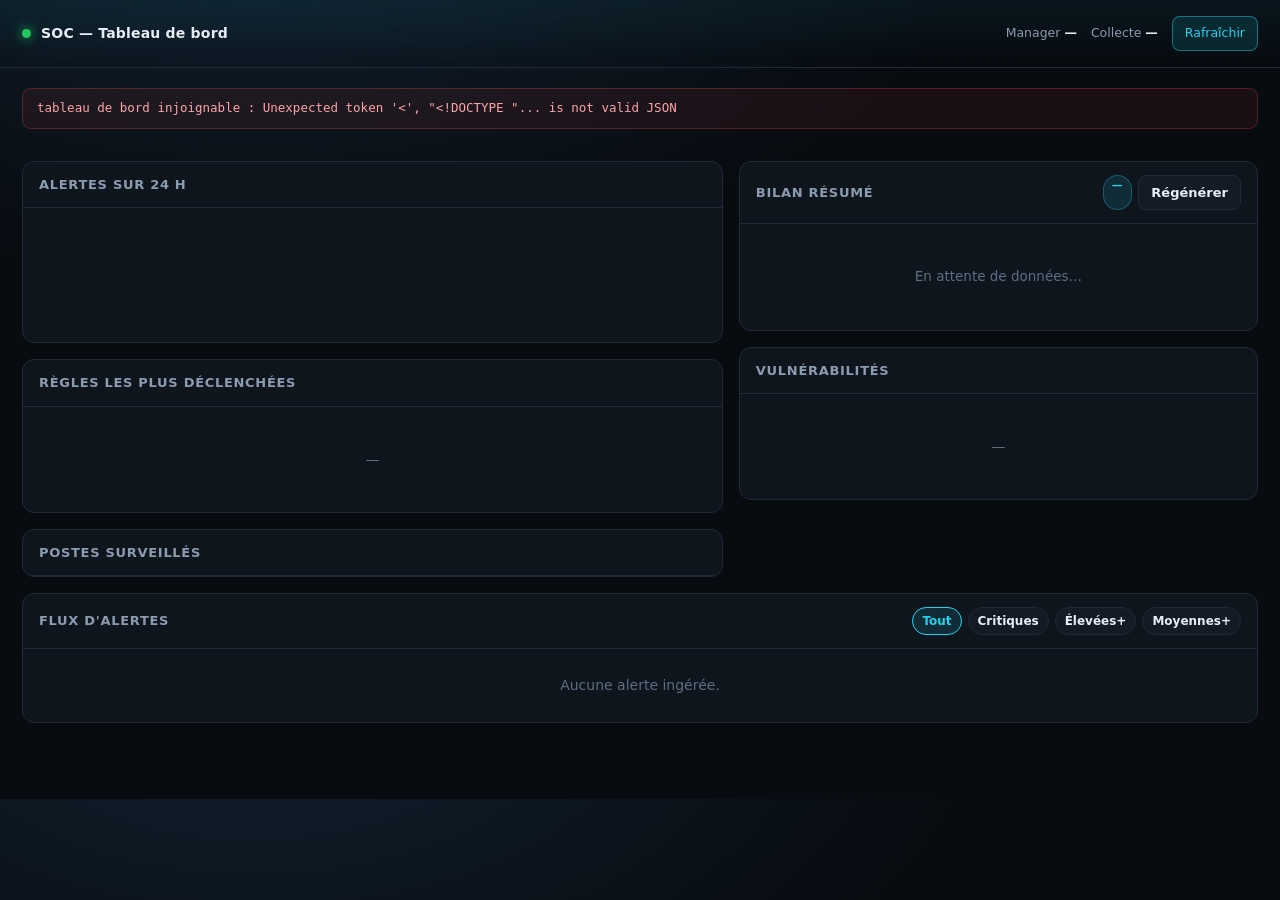
==== soc-dashboard/static/index.html @ 2e94875e "feat(soc-dashboard): tableau de bord SOC (postes, alertes, bilan, playbooks) alimente par push du co" ====
<!DOCTYPE html>
<html lang="fr">
<head>
<meta charset="utf-8">
<meta name="viewport" content="width=device-width, initial-scale=1">
<title>Tableau de bord SOC</title>
<style>
  :root{
    --bg:#080b10; --panel:#0f151d; --panel2:#131b25; --line:#1e2a38;
    --txt:#e6edf5; --dim:#8b9bb0; --dim2:#5d6e83;
    --cyan:#22d3ee; --ok:#22c55e; --warn:#f59e0b; --crit:#ef4444; --mid:#eab308; --low:#64748b;
    --mono:ui-monospace,SFMono-Regular,Menlo,Consolas,monospace;
  }
  *{box-sizing:border-box}
  body{margin:0;background:radial-gradient(1200px 600px at 20% -10%,#10202e 0%,var(--bg) 60%);
       color:var(--txt);font:14px/1.5 system-ui,-apple-system,"Segoe UI",Roboto,sans-serif;}
  a{color:var(--cyan)}
  header{display:flex;align-items:center;gap:16px;padding:16px 22px;border-bottom:1px solid var(--line);
         background:linear-gradient(180deg,rgba(34,211,238,.06),transparent);position:sticky;top:0;z-index:20;
         backdrop-filter:blur(6px)}
  .brand{display:flex;align-items:center;gap:10px;font-weight:650;letter-spacing:.2px}
  .dot{width:9px;height:9px;border-radius:50%;background:var(--ok);box-shadow:0 0 12px var(--ok)}
  .dot.stale{background:var(--warn);box-shadow:0 0 12px var(--warn)}
  .meta{margin-left:auto;display:flex;align-items:center;gap:14px;color:var(--dim);font-size:12.5px}
  .meta b{color:var(--txt);font-weight:600}
  button{font:inherit;cursor:pointer;border:1px solid var(--line);background:var(--panel2);color:var(--txt);
         padding:7px 12px;border-radius:8px}
  button:hover{border-color:var(--cyan);color:var(--cyan)}
  button.primary{border-color:rgba(34,211,238,.45);background:rgba(34,211,238,.12);color:var(--cyan)}
  main{padding:20px 22px 60px;max-width:1500px;margin:0 auto}
  .kpis{display:grid;grid-template-columns:repeat(auto-fit,minmax(165px,1fr));gap:12px;margin-bottom:18px}
  .kpi{background:var(--panel);border:1px solid var(--line);border-radius:12px;padding:14px 16px;position:relative;overflow:hidden}
  .kpi:before{content:"";position:absolute;left:0;top:0;bottom:0;width:3px;background:var(--dim2)}
  .kpi.crit:before{background:var(--crit)} .kpi.warn:before{background:var(--warn)}
  .kpi.ok:before{background:var(--ok)} .kpi.cyan:before{background:var(--cyan)}
  .kpi .k{color:var(--dim);font-size:12px;text-transform:uppercase;letter-spacing:.6px}
  .kpi .v{font-size:27px;font-weight:650;margin-top:4px;font-variant-numeric:tabular-nums}
  .kpi .s{color:var(--dim2);font-size:12px;margin-top:2px}
  .grid{display:grid;grid-template-columns:1.35fr 1fr;gap:16px;align-items:start}
  @media(max-width:1080px){.grid{grid-template-columns:1fr}}
  .card{background:var(--panel);border:1px solid var(--line);border-radius:12px;margin-bottom:16px;overflow:hidden}
  .card h2{margin:0;padding:13px 16px;font-size:13px;letter-spacing:.7px;text-transform:uppercase;color:var(--dim);
           border-bottom:1px solid var(--line);display:flex;align-items:center;gap:10px}
  .card h2 .spacer{margin-left:auto;display:flex;gap:6px}
  .card .body{padding:16px}
  .soft{color:var(--dim2);font-size:12px}
  table{width:100%;border-collapse:collapse;font-size:13px}
  th{text-align:left;color:var(--dim2);font-weight:500;font-size:11.5px;text-transform:uppercase;letter-spacing:.5px;
     padding:8px 10px;border-bottom:1px solid var(--line)}
  td{padding:9px 10px;border-bottom:1px solid rgba(30,42,56,.55);vertical-align:middle}
  tr:last-child td{border-bottom:none}
  .pill{display:inline-block;padding:2px 8px;border-radius:999px;font-size:11.5px;font-weight:600;letter-spacing:.3px}
  .pill.ok{background:rgba(34,197,94,.14);color:#4ade80}
  .pill.off{background:rgba(239,68,68,.14);color:#f87171}
  .pill.crit{background:rgba(239,68,68,.16);color:#fca5a5}
  .pill.high{background:rgba(245,158,11,.16);color:#fcd34d}
  .pill.mid{background:rgba(234,179,8,.13);color:#fde68a}
  .pill.low{background:rgba(100,116,139,.18);color:#94a3b8}
  .bar{height:5px;border-radius:3px;background:var(--crit)}
  .tl{display:flex;align-items:flex-end;gap:2px;height:96px;margin-top:6px}
  .tl div{flex:1;background:linear-gradient(180deg,var(--cyan),rgba(34,211,238,.15));border-radius:2px 2px 0 0;min-height:2px;
          position:relative;transition:filter .15s}
  .tl div:hover{filter:brightness(1.5)}
  .feed{max-height:520px;overflow:auto}
  .alert{display:grid;grid-template-columns:56px 1fr auto;gap:10px;padding:11px 16px;border-bottom:1px solid rgba(30,42,56,.55);
         cursor:pointer;align-items:start}
  .alert:hover{background:rgba(34,211,238,.05)}
  .lvl{font-family:var(--mono);font-weight:700;font-size:15px;text-align:center;border-radius:7px;padding:3px 0}
  .lvl.crit{color:#fca5a5;background:rgba(239,68,68,.14)}
  .lvl.high{color:#fcd34d;background:rgba(245,158,11,.14)}
  .lvl.mid{color:#fde68a;background:rgba(234,179,8,.1)}
  .lvl.low{color:#94a3b8;background:rgba(100,116,139,.14)}
  .alert .d{font-weight:550}
  .alert .m{color:var(--dim2);font-size:12px;margin-top:2px;font-family:var(--mono)}
  .filters{display:flex;gap:6px;flex-wrap:wrap}
  .filters button{padding:4px 9px;font-size:12px;border-radius:999px}
  .filters button.on{border-color:var(--cyan);color:var(--cyan);background:rgba(34,211,238,.12)}
  #summary{font-size:13.5px;line-height:1.62}
  #summary h3{font-size:12px;text-transform:uppercase;letter-spacing:.8px;color:var(--cyan);margin:16px 0 6px;font-weight:600}
  #summary h3:first-child{margin-top:0}
  #summary ul,#summary ol{margin:6px 0;padding-left:20px}
  #summary li{margin:3px 0}
  #summary p{margin:6px 0}
  #summary strong{color:#fff}
  .badge{font-size:11px;padding:2px 8px;border-radius:999px;background:rgba(34,211,238,.12);color:var(--cyan);
         border:1px solid rgba(34,211,238,.3)}
  .modal{position:fixed;inset:0;background:rgba(3,6,10,.72);display:none;align-items:center;justify-content:center;padding:22px;z-index:50}
  .modal.open{display:flex}
  .modal .box{background:var(--panel);border:1px solid var(--line);border-radius:14px;max-width:820px;width:100%;
              max-height:88vh;overflow:auto;box-shadow:0 30px 80px rgba(0,0,0,.6)}
  .modal .hd{display:flex;align-items:center;gap:12px;padding:16px 18px;border-bottom:1px solid var(--line);position:sticky;top:0;
             background:var(--panel);z-index:1}
  .modal .hd h3{margin:0;font-size:16px}
  .modal .bd{padding:18px}
  .cmd{position:relative;background:#060a0f;border:1px solid var(--line);border-radius:8px;padding:10px 44px 10px 12px;
       font-family:var(--mono);font-size:12.5px;color:#b7f7ff;white-space:pre-wrap;word-break:break-word;margin:6px 0 14px}
  .cmd button{position:absolute;top:6px;right:6px;padding:3px 8px;font-size:11px}
  .empty{color:var(--dim2);text-align:center;padding:26px}
  .err{background:rgba(239,68,68,.08);border:1px solid rgba(239,68,68,.3);color:#fca5a5;padding:10px 14px;
       border-radius:9px;margin-bottom:14px;font-size:12.5px;font-family:var(--mono)}
</style>
</head>
<body>
<header>
  <div class="brand"><span class="dot" id="freshDot"></span> SOC — Tableau de bord</div>
  <div class="meta">
    <span>Manager <b id="mVersion">—</b></span>
    <span>Collecte <b id="fresh">—</b></span>
    <span id="collBadge" class="badge" style="display:none"></span>
    <button id="btnRefresh" class="primary">Rafraîchir</button>
  </div>
</header>

<main>
  <div id="errors"></div>

  <div class="kpis" id="kpis"></div>

  <div class="grid">
    <div>
      <div class="card">
        <h2>Alertes sur 24 h <span class="spacer"><span class="soft" id="tlHint"></span></span></h2>
        <div class="body"><div class="tl" id="timeline"></div></div>
      </div>

      <div class="card">
        <h2>Règles les plus déclenchées</h2>
        <div class="body" id="topRules"><div class="empty">—</div></div>
      </div>

      <div class="card">
        <h2>Postes surveillés <span class="spacer"><span class="soft" id="agentsHint"></span></span></h2>
        <div class="body" style="padding:0"><div id="agents"></div></div>
      </div>
    </div>

    <div>
      <div class="card">
        <h2>Bilan résumé <span class="spacer">
          <span class="badge" id="engineBadge">—</span>
          <button id="btnSummary">Régénérer</button></span></h2>
        <div class="body" id="summary"><div class="empty">En attente de données…</div></div>
      </div>

      <div class="card">
        <h2>Vulnérabilités</h2>
        <div class="body" id="vulns"><div class="empty">—</div></div>
      </div>
    </div>
  </div>

  <div class="card" style="margin-top:0">
    <h2>Flux d'alertes
      <span class="spacer">
        <span class="filters" id="filters">
          <button class="on" data-lvl="0">Tout</button>
          <button data-lvl="12">Critiques</button>
          <button data-lvl="8">Élevées+</button>
          <button data-lvl="4">Moyennes+</button>
        </span>
      </span>
    </h2>
    <div class="feed" id="feed"><div class="empty">Aucune alerte ingérée.</div></div>
  </div>
</main>

<div class="modal" id="modal">
  <div class="box">
    <div class="hd">
      <h3 id="mTitle">Piste de réponse</h3>
      <span class="badge" id="mUrg"></span>
      <span class="spacer" style="margin-left:auto"></span>
      <button id="mClose">Fermer</button>
    </div>
    <div class="bd" id="mBody"></div>
  </div>
</div>

<script>
const $ = s => document.querySelector(s);
const LEVEL_CLASS = l => l >= 12 ? 'crit' : l >= 8 ? 'high' : l >= 4 ? 'mid' : 'low';
let state = {overview:null, filter:0};

function fmtAge(s){
  if(s == null) return 'jamais';
  if(s < 90) return 'il y a ' + s + ' s';
  if(s < 5400) return 'il y a ' + Math.round(s/60) + ' min';
  return 'il y a ' + Math.round(s/3600) + ' h';
}
function esc(t){return String(t ?? '').replace(/[&<>"]/g, c => ({'&':'&amp;','<':'&lt;','>':'&gt;','"':'&quot;'}[c]));}

function mdRender(md){
  const lines = String(md || '').split('\n');
  let out = '', listMode = null, olNum = 0;
  const close = () => { if(listMode){ out += '</' + listMode + '>'; listMode = null; } };
  for(let raw of lines){
    const line = raw.trim();
    if(!line){ close(); continue; }
    const inline = line.replace(/\*\*(.+?)\*\*/g,'<strong>$1</strong>').replace(/`([^`]+)`/g,'<code>$1</code>');
    if(line.startsWith('## ') || line.startsWith('### ')){
      close(); out += '<h3>' + esc(line.replace(/^#+\s*/,'')) + '</h3>'; continue;
    }
    const ol = line.match(/^(\d+)\.\s+(.*)$/), ul = line.match(/^[-*]\s+(.*)$/);
    if(ol){ if(listMode !== 'ol'){ close(); out += '<ol>'; listMode='ol'; } out += '<li>' + inline.replace(/^\d+\.\s*/,'') + '</li>'; continue; }
    if(ul){ if(listMode !== 'ul'){ close(); out += '<ul>'; listMode='ul'; } out += '<li>' + inline + '</li>'; continue; }
    close(); out += '<p>' + inline + '</p>';
  }
  close();
  return out;
}

function renderKpis(o){
  const k = o.kpi;
  const scoreClass = k.score >= 80 ? 'ok' : k.score >= 55 ? 'warn' : 'crit';
  const cards = [
    ['cyan', 'Postes actifs', k.agents_active + '/' + k.agents_total, 'agents Wazuh enregistrés'],
    [k.alerts_critique ? 'crit' : '', 'Alertes 24 h', k.alerts_24h, (k.alerts_critique + k.alerts_eleve) + ' critiques/élevées'],
    ['crit', 'Critiques', k.alerts_critique, 'niveau ≥ 12'],
    [k.vulns_critique ? 'crit' : '', 'Vulnérabilités', k.vulns_total, k.vulns_critique + ' critiques'],
    [scoreClass, 'Score de posture', k.score + '/100', 'couverture + bruit critique'],
  ];
  $('#kpis').innerHTML = cards.map(([cls,label,val,sub]) =>
    `<div class="kpi ${cls}"><div class="k">${esc(label)}</div><div class="v">${esc(val)}</div><div class="s">${esc(sub)}</div></div>`
  ).join('');
}

function renderTimeline(o){
  const t = o.timeline || [];
  $('#tlHint').textContent = t.length ? t.length + ' heures' : '';
  if(!t.length){ $('#timeline').innerHTML = '<div class="empty" style="width:100%">Pas de série temporelle</div>'; return; }
  const max = Math.max(1, ...t.map(x => x.count));
  $('#timeline').innerHTML = t.map(x => {
    const h = Math.max(2, Math.round(x.count / max * 92));
    const label = x.ts ? String(x.ts).slice(11,16) : '';
    return `<div style="height:${h}px" title="${esc(label)} — ${x.count} alertes"></div>`;
  }).join('');
}

function renderTopRules(o){
  const r = o.top_rules || [];
  if(!r.length){ $('#topRules').innerHTML = '<div class="empty">Aucune règle déclenchée</div>'; return; }
  const max = Math.max(...r.map(x => x.count));
  $('#topRules').innerHTML = '<table>' + r.slice(0,8).map(x => `
    <tr><td style="width:52px" class="soft">${x.count}</td>
        <td><div style="margin-bottom:3px">${esc(x.key)}</div>
            <div class="bar" style="width:${Math.round(x.count/max*100)}%"></div></td></tr>`).join('') + '</table>';
}

function renderAgents(o){
  const a = o.agents || [];
  $('#agentsHint').textContent = a.length + ' enregistré(s)';
  if(!a.length){ $('#agents').innerHTML = '<div class="empty">Aucun poste remonté</div>'; return; }
  $('#agents').innerHTML = '<table><thead><tr><th>Poste</th><th>État</th><th>Système</th><th>Dernier contact</th><th>ID</th></tr></thead><tbody>' +
    a.map(x => {
      const ok = (x.status || '').toLowerCase() === 'active';
      const ka = x.last_keepalive && x.last_keepalive.startsWith('9999') ? 'manager local' : (x.last_keepalive || '—').replace('T',' ').slice(0,19);
      return `<tr><td><b>${esc(x.name)}</b></td>
        <td><span class="pill ${ok?'ok':'off'}">${esc(x.status || 'inconnu')}</span></td>
        <td class="soft">${esc((x.os || '') + ' ' + (x.os_version || '')).trim()}</td>
        <td class="soft">${esc(ka)}</td>
        <td class="soft" style="font-family:var(--mono)">${esc(x.id || '')}</td></tr>`;
    }).join('') + '</tbody></table>';
}

function renderVulns(o){
  const v = o.vulnerabilities || {};
  const sev = v.by_severity || {};
  const entries = Object.entries(sev).sort((a,b) => b[1]-a[1]);
  if(!v.total && !entries.length){ $('#vulns').innerHTML = '<div class="empty">Aucune vulnérabilité remontée</div>'; return; }
  $('#vulns').innerHTML = `<div class="soft" style="margin-bottom:8px">${v.total} vulnérabilité(s) dans l'inventaire</div>` +
    (entries.length ? '<table>' + entries.map(([k,n]) => {
      const cls = /crit/i.test(k) ? 'crit' : /high|élev/i.test(k) ? 'high' : /med|moy/i.test(k) ? 'mid' : 'low';
      return `<tr><td><span class="pill ${cls}">${esc(k)}</span></td><td style="text-align:right" class="soft">${n}</td></tr>`;
    }).join('') + '</table>' : '<div class="soft">Inventaire présent mais sans sévérité exploitable.</div>') +
    (v.error ? `<div class="soft" style="margin-top:8px">${esc(v.error)}</div>` : '');
}

function renderSummary(o){
  const s = o.summary || {};
  $('#engineBadge').textContent = s.engine ? (s.engine === 'llm' ? 'LLM · ' + (s.model || '') : 'moteur de règles') : '—';
  if(!s.text){ $('#summary').innerHTML = '<div class="empty">Bilan pas encore généré</div>'; return; }
  $('#summary').innerHTML = mdRender(s.text) +
    `<div class="soft" style="margin-top:12px">Généré ${esc((s.generated_at || '').replace('T',' ').slice(0,16))} UTC</div>`;
}

function renderFeed(o){
  const alerts = (o.recent_alerts || []).filter(a => !state.filter || a.level >= state.filter);
  if(!alerts.length){ $('#feed').innerHTML = '<div class="empty">Aucune alerte à ce niveau.</div>'; return; }
  $('#feed').innerHTML = alerts.map(a => {
    const cls = LEVEL_CLASS(a.level);
    const mt = (a.mitre_ids || []).join(' ');
    return `<div class="alert" data-pb="${esc(a.playbook || 'generic_high')}" data-lvl="${a.level}">
      <div class="lvl ${cls}">${a.level}</div>
      <div><div class="d">${esc(a.description || '')}</div>
        <div class="m">${esc(a.agent || '—')} · ${esc((a.ts || '').replace('T',' ').slice(0,19))} règle ${esc(a.rule_id || '')}${mt ? ' · ' + esc(mt) : ''}</div></div>
      <div><button class="pbBtn" data-pb="${esc(a.playbook || 'generic_high')}">Réponse</button></div>
    </div>`;
  }).join('');
  document.querySelectorAll('.pbBtn').forEach(b => b.onclick = ev => { ev.stopPropagation(); openPlaybook(b.dataset.pb); });
  document.querySelectorAll('.alert').forEach(el => el.onclick = () => openPlaybook(el.dataset.pb));
}

async function openPlaybook(key){
  $('#mTitle').textContent = 'Piste de réponse';
  $('#mBody').innerHTML = '<div class="empty">Chargement…</div>';
  $('#modal').classList.add('open');
  try{
    const r = await fetch('/api/playbook/' + encodeURIComponent(key));
    const {playbook:p} = await r.json();
    $('#mTitle').textContent = p.title;
    $('#mUrg').textContent = 'urgence ' + p.urgency;
    const cmds = (p.commands || []).map(c => `
      <div class="soft" style="margin-top:4px">${esc(c.label)} <span style="opacity:.7">[${esc(c.os)}]</span></div>
      <div class="cmd">${esc(c.cmd)}<button data-copy="${esc(c.cmd)}">Copier</button></div>`).join('');
    $('#mBody').innerHTML = `
      <p style="margin-top:0;color:#cfe4f5">${esc(p.why)}</p>
      ${p.mitre && p.mitre.length ? '<div class="soft">MITRE : ' + p.mitre.map(esc).join(' · ') + '</div>' : ''}
      <h3 style="font-size:12px;text-transform:uppercase;letter-spacing:.8px;color:var(--cyan);margin:18px 0 6px">Étapes</h3>
      <ol style="padding-left:20px">${p.steps.map(s => '<li style="margin:4px 0">' + esc(s) + '</li>').join('')}</ol>
      <h3 style="font-size:12px;text-transform:uppercase;letter-spacing:.8px;color:var(--cyan);margin:18px 0 6px">Commandes</h3>
      ${cmds}
      <div class="soft">Rien n'est exécuté automatiquement : ces commandes sont à lancer par l'analyste.</div>`;
    document.querySelectorAll('[data-copy]').forEach(b => b.onclick = async e => {
      e.stopPropagation();
      try{ await navigator.clipboard.writeText(b.dataset.copy); b.textContent = 'Copié'; }
      catch(err){ b.textContent = 'Ctrl+C'; }
      setTimeout(() => b.textContent = 'Copier', 1500);
    });
  }catch(err){
    $('#mBody').innerHTML = '<div class="empty">Piste indisponible : ' + esc(err.message) + '</div>';
  }
}

function render(o){
  state.overview = o;
  $('#freshDot').className = 'dot' + (o.stale ? ' stale' : '');
  $('#fresh').textContent = fmtAge(o.age_seconds) + (o.stale ? ' (périmé)' : '');
  $('#mVersion').textContent = (o.manager && o.manager.version) || '—';
  $('#collBadge').style.display = 'inline-block';
  $('#collBadge').textContent = (o.collector && o.collector.host) ? 'collecte: ' + o.collector.host : '';
  $('#errors').innerHTML = (o.errors && o.errors.length)
    ? o.errors.map(e => '<div class="err">collecteur : ' + esc(e) + '</div>').join('') : '';
  renderKpis(o); renderTimeline(o); renderTopRules(o); renderAgents(o);
  renderVulns(o); renderSummary(o); renderFeed(o);
}

async function load(){
  try{
    const r = await fetch('/api/overview');
    const o = await r.json();
    if(!o.ready){ $('#summary').innerHTML = '<div class="empty">' + esc(o.message) + '</div>'; return; }
    render(o);
  }catch(err){
    $('#errors').innerHTML = '<div class="err">tableau de bord injoignable : ' + esc(err.message) + '</div>';
  }
}

$('#btnRefresh').onclick = load;
$('#btnSummary').onclick = async () => {
  $('#btnSummary').textContent = 'Génération…';
  try{
    await fetch('/api/summary/refresh', {method:'POST'});
    await load();
  } finally { $('#btnSummary').textContent = 'Régénérer'; }
};
$('#mClose').onclick = () => $('#modal').classList.remove('open');
$('#modal').onclick = e => { if(e.target.id === 'modal') $('#modal').classList.remove('open'); };
document.addEventListener('keydown', e => { if(e.key === 'Escape') $('#modal').classList.remove('open'); });
document.querySelectorAll('#filters button').forEach(b => b.onclick = () => {
  document.querySelectorAll('#filters button').forEach(x => x.classList.remove('on'));
  b.classList.add('on');
  state.filter = parseInt(b.dataset.lvl, 10) || 0;
  if(state.overview) renderFeed(state.overview);
});

load();
setInterval(load, 60000);
// Lien profond : http://127.0.0.1:8765/#pb=brute_force ouvre directement la piste de réponse.
if (location.hash.startsWith('#pb=')) openPlaybook(decodeURIComponent(location.hash.slice(4)));
</script>
</body>
</html>
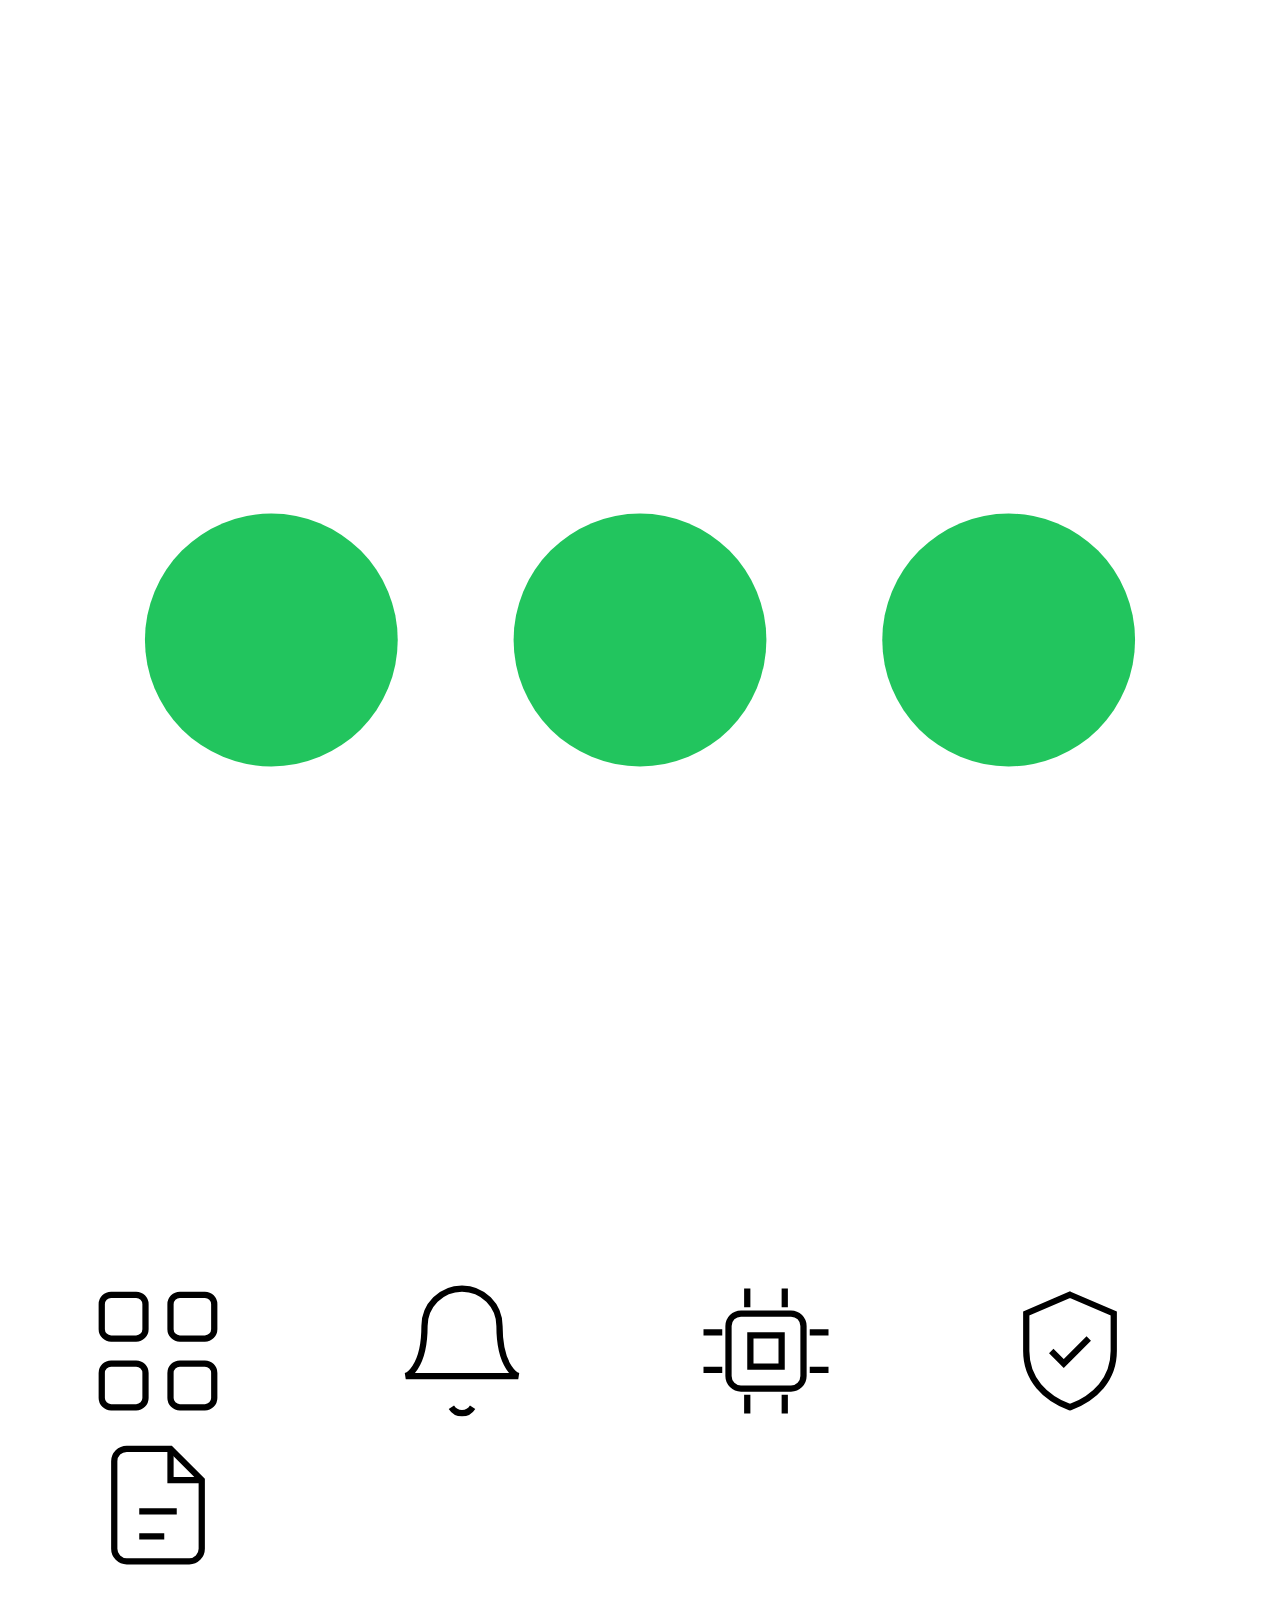
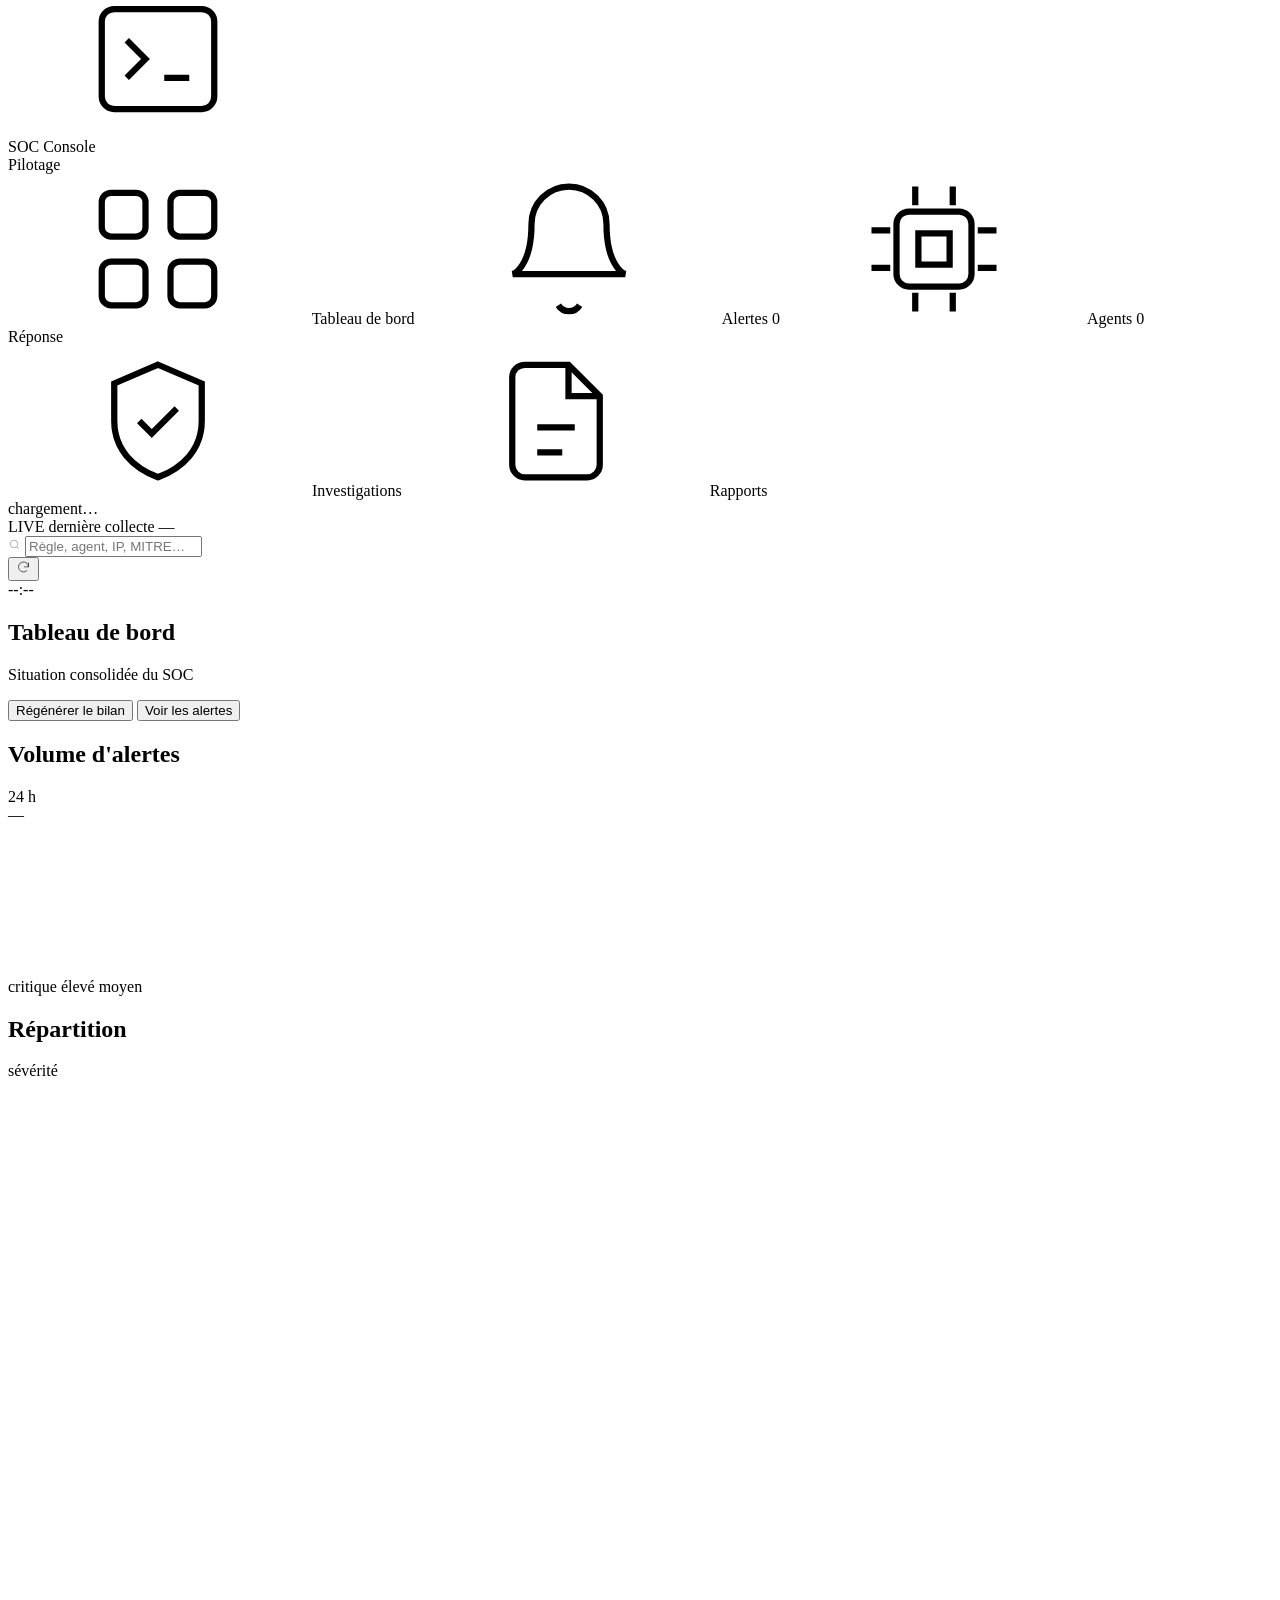
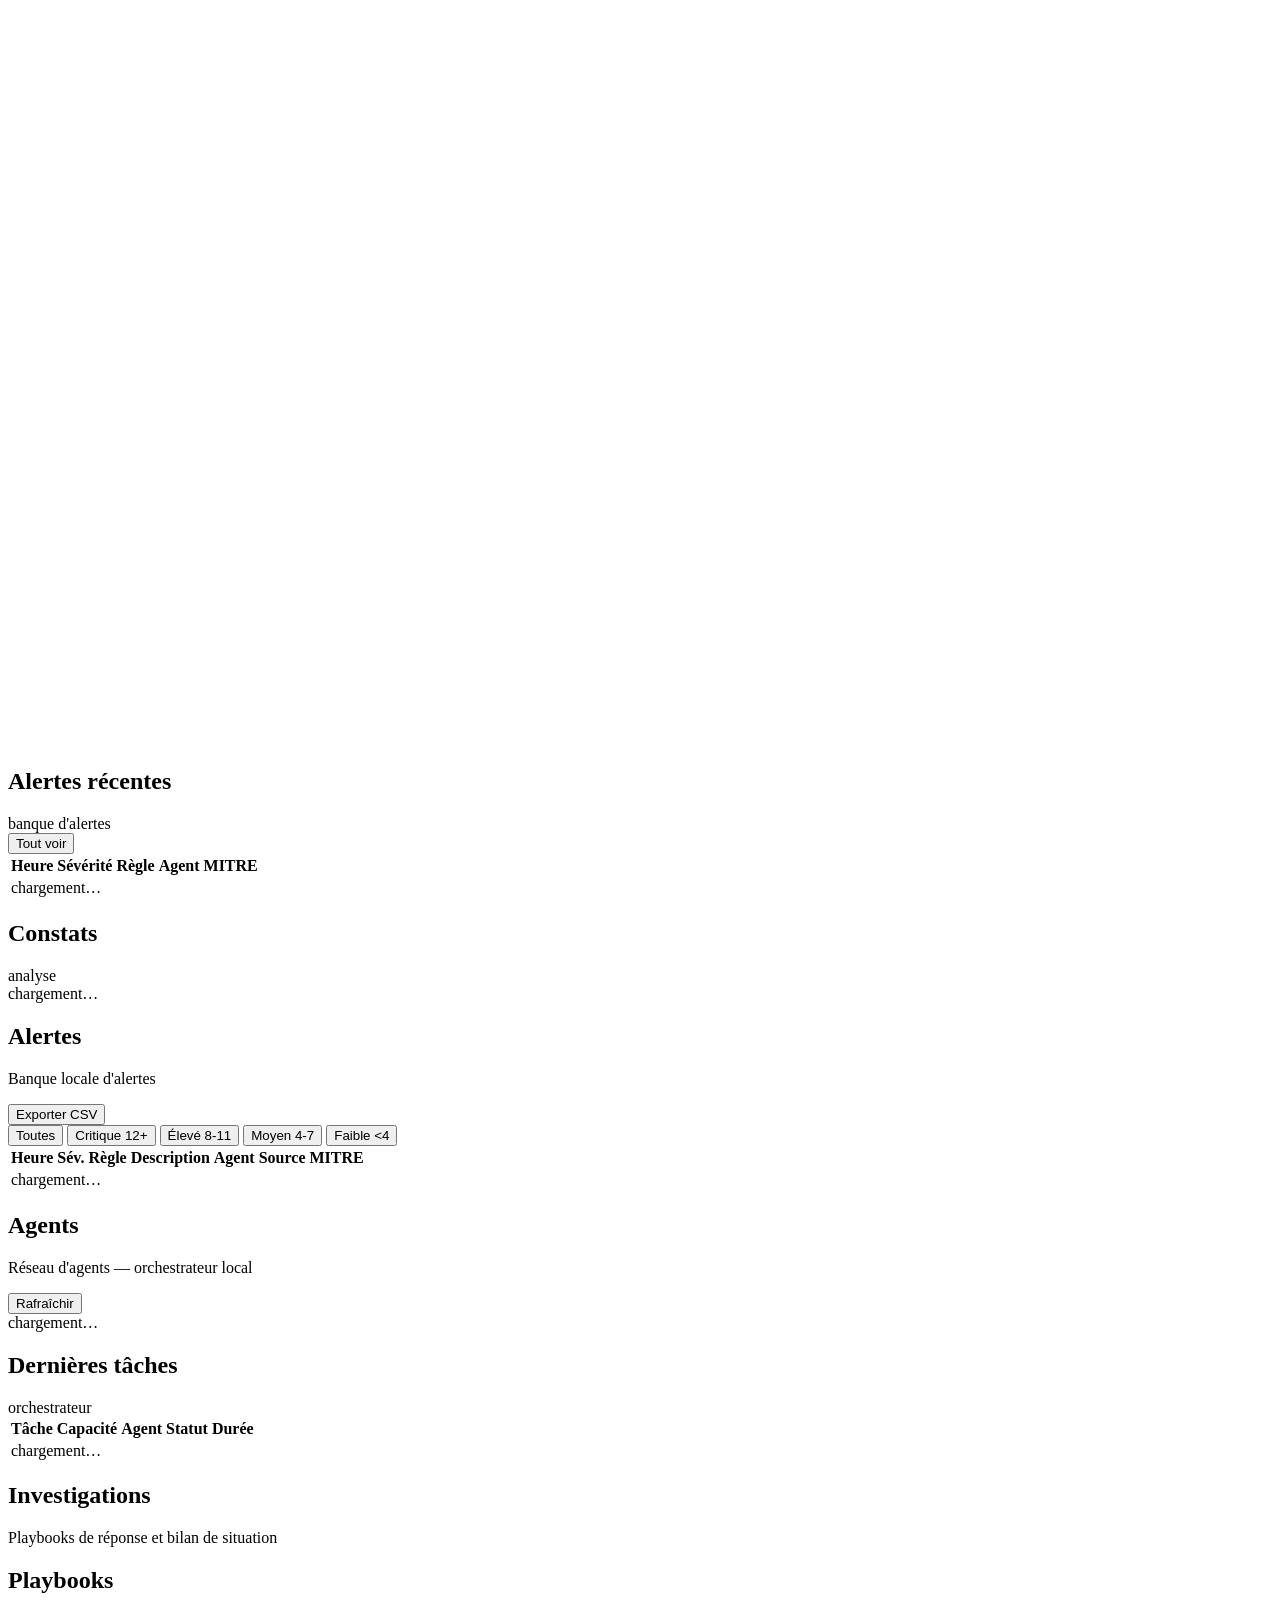
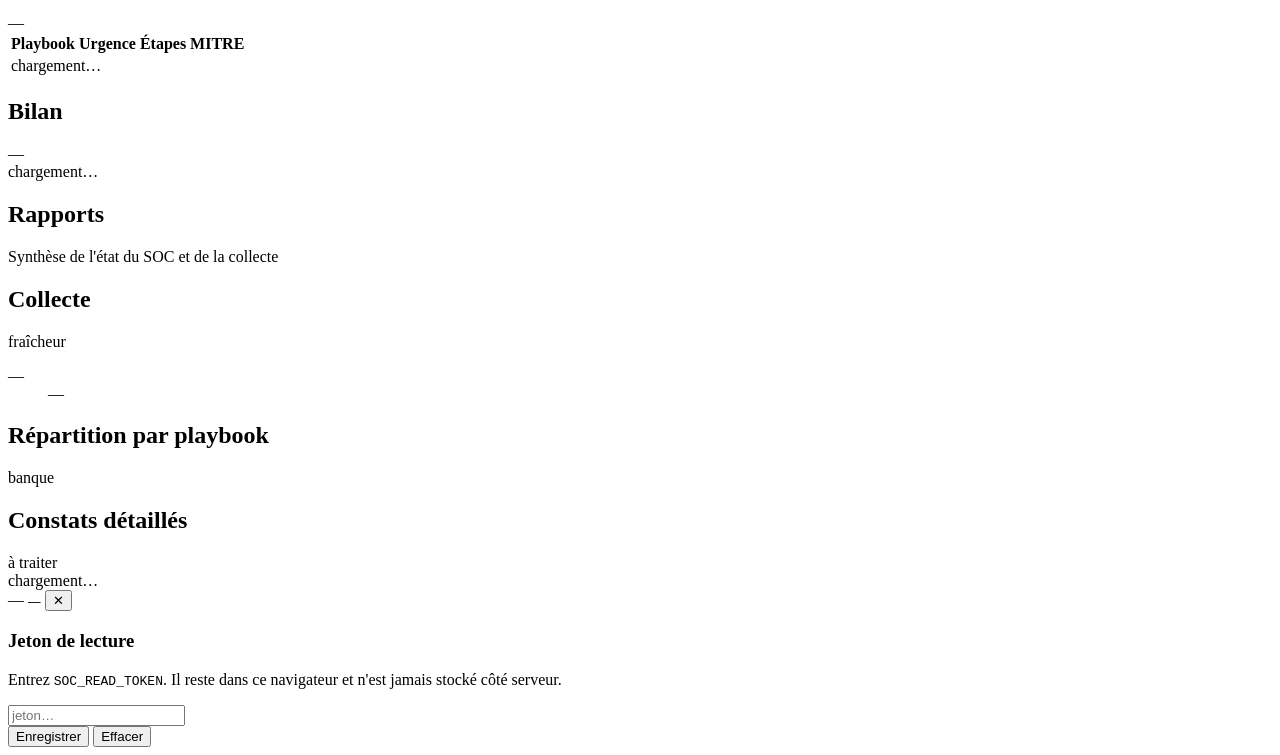
==== commit f92e8571: "feat(ui): console SOC dense, theme sombre, cinq vues et agents en direct Meme refonte que la copie l" ====
--- a/soc-dashboard/static/index.html
+++ b/soc-dashboard/static/index.html
@@ -3,380 +3,215 @@
 <head>
 <meta charset="utf-8">
 <meta name="viewport" content="width=device-width, initial-scale=1">
-<title>Tableau de bord SOC</title>
-<style>
-  :root{
-    --bg:#080b10; --panel:#0f151d; --panel2:#131b25; --line:#1e2a38;
-    --txt:#e6edf5; --dim:#8b9bb0; --dim2:#5d6e83;
-    --cyan:#22d3ee; --ok:#22c55e; --warn:#f59e0b; --crit:#ef4444; --mid:#eab308; --low:#64748b;
-    --mono:ui-monospace,SFMono-Regular,Menlo,Consolas,monospace;
-  }
-  *{box-sizing:border-box}
-  body{margin:0;background:radial-gradient(1200px 600px at 20% -10%,#10202e 0%,var(--bg) 60%);
-       color:var(--txt);font:14px/1.5 system-ui,-apple-system,"Segoe UI",Roboto,sans-serif;}
-  a{color:var(--cyan)}
-  header{display:flex;align-items:center;gap:16px;padding:16px 22px;border-bottom:1px solid var(--line);
-         background:linear-gradient(180deg,rgba(34,211,238,.06),transparent);position:sticky;top:0;z-index:20;
-         backdrop-filter:blur(6px)}
-  .brand{display:flex;align-items:center;gap:10px;font-weight:650;letter-spacing:.2px}
-  .dot{width:9px;height:9px;border-radius:50%;background:var(--ok);box-shadow:0 0 12px var(--ok)}
-  .dot.stale{background:var(--warn);box-shadow:0 0 12px var(--warn)}
-  .meta{margin-left:auto;display:flex;align-items:center;gap:14px;color:var(--dim);font-size:12.5px}
-  .meta b{color:var(--txt);font-weight:600}
-  button{font:inherit;cursor:pointer;border:1px solid var(--line);background:var(--panel2);color:var(--txt);
-         padding:7px 12px;border-radius:8px}
-  button:hover{border-color:var(--cyan);color:var(--cyan)}
-  button.primary{border-color:rgba(34,211,238,.45);background:rgba(34,211,238,.12);color:var(--cyan)}
-  main{padding:20px 22px 60px;max-width:1500px;margin:0 auto}
-  .kpis{display:grid;grid-template-columns:repeat(auto-fit,minmax(165px,1fr));gap:12px;margin-bottom:18px}
-  .kpi{background:var(--panel);border:1px solid var(--line);border-radius:12px;padding:14px 16px;position:relative;overflow:hidden}
-  .kpi:before{content:"";position:absolute;left:0;top:0;bottom:0;width:3px;background:var(--dim2)}
-  .kpi.crit:before{background:var(--crit)} .kpi.warn:before{background:var(--warn)}
-  .kpi.ok:before{background:var(--ok)} .kpi.cyan:before{background:var(--cyan)}
-  .kpi .k{color:var(--dim);font-size:12px;text-transform:uppercase;letter-spacing:.6px}
-  .kpi .v{font-size:27px;font-weight:650;margin-top:4px;font-variant-numeric:tabular-nums}
-  .kpi .s{color:var(--dim2);font-size:12px;margin-top:2px}
-  .grid{display:grid;grid-template-columns:1.35fr 1fr;gap:16px;align-items:start}
-  @media(max-width:1080px){.grid{grid-template-columns:1fr}}
-  .card{background:var(--panel);border:1px solid var(--line);border-radius:12px;margin-bottom:16px;overflow:hidden}
-  .card h2{margin:0;padding:13px 16px;font-size:13px;letter-spacing:.7px;text-transform:uppercase;color:var(--dim);
-           border-bottom:1px solid var(--line);display:flex;align-items:center;gap:10px}
-  .card h2 .spacer{margin-left:auto;display:flex;gap:6px}
-  .card .body{padding:16px}
-  .soft{color:var(--dim2);font-size:12px}
-  table{width:100%;border-collapse:collapse;font-size:13px}
-  th{text-align:left;color:var(--dim2);font-weight:500;font-size:11.5px;text-transform:uppercase;letter-spacing:.5px;
-     padding:8px 10px;border-bottom:1px solid var(--line)}
-  td{padding:9px 10px;border-bottom:1px solid rgba(30,42,56,.55);vertical-align:middle}
-  tr:last-child td{border-bottom:none}
-  .pill{display:inline-block;padding:2px 8px;border-radius:999px;font-size:11.5px;font-weight:600;letter-spacing:.3px}
-  .pill.ok{background:rgba(34,197,94,.14);color:#4ade80}
-  .pill.off{background:rgba(239,68,68,.14);color:#f87171}
-  .pill.crit{background:rgba(239,68,68,.16);color:#fca5a5}
-  .pill.high{background:rgba(245,158,11,.16);color:#fcd34d}
-  .pill.mid{background:rgba(234,179,8,.13);color:#fde68a}
-  .pill.low{background:rgba(100,116,139,.18);color:#94a3b8}
-  .bar{height:5px;border-radius:3px;background:var(--crit)}
-  .tl{display:flex;align-items:flex-end;gap:2px;height:96px;margin-top:6px}
-  .tl div{flex:1;background:linear-gradient(180deg,var(--cyan),rgba(34,211,238,.15));border-radius:2px 2px 0 0;min-height:2px;
-          position:relative;transition:filter .15s}
-  .tl div:hover{filter:brightness(1.5)}
-  .feed{max-height:520px;overflow:auto}
-  .alert{display:grid;grid-template-columns:56px 1fr auto;gap:10px;padding:11px 16px;border-bottom:1px solid rgba(30,42,56,.55);
-         cursor:pointer;align-items:start}
-  .alert:hover{background:rgba(34,211,238,.05)}
-  .lvl{font-family:var(--mono);font-weight:700;font-size:15px;text-align:center;border-radius:7px;padding:3px 0}
-  .lvl.crit{color:#fca5a5;background:rgba(239,68,68,.14)}
-  .lvl.high{color:#fcd34d;background:rgba(245,158,11,.14)}
-  .lvl.mid{color:#fde68a;background:rgba(234,179,8,.1)}
-  .lvl.low{color:#94a3b8;background:rgba(100,116,139,.14)}
-  .alert .d{font-weight:550}
-  .alert .m{color:var(--dim2);font-size:12px;margin-top:2px;font-family:var(--mono)}
-  .filters{display:flex;gap:6px;flex-wrap:wrap}
-  .filters button{padding:4px 9px;font-size:12px;border-radius:999px}
-  .filters button.on{border-color:var(--cyan);color:var(--cyan);background:rgba(34,211,238,.12)}
-  #summary{font-size:13.5px;line-height:1.62}
-  #summary h3{font-size:12px;text-transform:uppercase;letter-spacing:.8px;color:var(--cyan);margin:16px 0 6px;font-weight:600}
-  #summary h3:first-child{margin-top:0}
-  #summary ul,#summary ol{margin:6px 0;padding-left:20px}
-  #summary li{margin:3px 0}
-  #summary p{margin:6px 0}
-  #summary strong{color:#fff}
-  .badge{font-size:11px;padding:2px 8px;border-radius:999px;background:rgba(34,211,238,.12);color:var(--cyan);
-         border:1px solid rgba(34,211,238,.3)}
-  .modal{position:fixed;inset:0;background:rgba(3,6,10,.72);display:none;align-items:center;justify-content:center;padding:22px;z-index:50}
-  .modal.open{display:flex}
-  .modal .box{background:var(--panel);border:1px solid var(--line);border-radius:14px;max-width:820px;width:100%;
-              max-height:88vh;overflow:auto;box-shadow:0 30px 80px rgba(0,0,0,.6)}
-  .modal .hd{display:flex;align-items:center;gap:12px;padding:16px 18px;border-bottom:1px solid var(--line);position:sticky;top:0;
-             background:var(--panel);z-index:1}
-  .modal .hd h3{margin:0;font-size:16px}
-  .modal .bd{padding:18px}
-  .cmd{position:relative;background:#060a0f;border:1px solid var(--line);border-radius:8px;padding:10px 44px 10px 12px;
-       font-family:var(--mono);font-size:12.5px;color:#b7f7ff;white-space:pre-wrap;word-break:break-word;margin:6px 0 14px}
-  .cmd button{position:absolute;top:6px;right:6px;padding:3px 8px;font-size:11px}
-  .empty{color:var(--dim2);text-align:center;padding:26px}
-  .err{background:rgba(239,68,68,.08);border:1px solid rgba(239,68,68,.3);color:#fca5a5;padding:10px 14px;
-       border-radius:9px;margin-bottom:14px;font-size:12.5px;font-family:var(--mono)}
-</style>
+<title>SOC Console — pilotage des agents</title>
+<link rel="stylesheet" href="/static/app.css">
+<link rel="icon" href="data:image/svg+xml,<svg xmlns='http://www.w3.org/2000/svg' viewBox='0 0 16 16'><circle cx='4' cy='8' r='2' fill='%2322c55e'/><circle cx='8' cy='8' r='2' fill='%2322c55e'/><circle cx='12' cy='8' r='2' fill='%2322c55e'/></svg>">
 </head>
 <body>
-<header>
-  <div class="brand"><span class="dot" id="freshDot"></span> SOC — Tableau de bord</div>
-  <div class="meta">
-    <span>Manager <b id="mVersion">—</b></span>
-    <span>Collecte <b id="fresh">—</b></span>
-    <span id="collBadge" class="badge" style="display:none"></span>
-    <button id="btnRefresh" class="primary">Rafraîchir</button>
-  </div>
+
+<svg width="0" height="0" style="position:absolute" aria-hidden="true">
+  <symbol id="i-grid" viewBox="0 0 24 24" fill="none" stroke="currentColor"><rect x="3" y="3" width="7" height="7" rx="1.5"/><rect x="14" y="3" width="7" height="7" rx="1.5"/><rect x="3" y="14" width="7" height="7" rx="1.5"/><rect x="14" y="14" width="7" height="7" rx="1.5"/></symbol>
+  <symbol id="i-bell" viewBox="0 0 24 24" fill="none" stroke="currentColor"><path d="M18 8a6 6 0 1 0-12 0c0 7-3 8-3 8h18s-3-1-3-8"/><path d="M13.7 21a2 2 0 0 1-3.4 0"/></symbol>
+  <symbol id="i-cpu" viewBox="0 0 24 24" fill="none" stroke="currentColor"><rect x="6" y="6" width="12" height="12" rx="2"/><rect x="9.5" y="9.5" width="5" height="5"/><path d="M9 2v3M15 2v3M9 19v3M15 19v3M2 9h3M2 15h3M19 9h3M19 15h3"/></symbol>
+  <symbol id="i-search" viewBox="0 0 24 24" fill="none" stroke="currentColor"><circle cx="11" cy="11" r="7"/><path d="m20 20-3.5-3.5"/></symbol>
+  <symbol id="i-doc" viewBox="0 0 24 24" fill="none" stroke="currentColor"><path d="M14 3H7a2 2 0 0 0-2 2v14a2 2 0 0 0 2 2h10a2 2 0 0 0 2-2V8z"/><path d="M14 3v5h5M9 13h6M9 17h4"/></symbol>
+  <symbol id="i-shield" viewBox="0 0 24 24" fill="none" stroke="currentColor"><path d="M12 3l7 3v6c0 4.5-3 7.5-7 9-4-1.5-7-4.5-7-9V6z"/><path d="m9 12 2 2 4-4"/></symbol>
+  <symbol id="i-terminal" viewBox="0 0 24 24" fill="none" stroke="currentColor"><rect x="3" y="4" width="18" height="16" rx="2"/><path d="m7 9 3 3-3 3M13 15h4"/></symbol>
+  <symbol id="i-refresh" viewBox="0 0 24 24" fill="none" stroke="currentColor"><path d="M20 11a8 8 0 1 0-2.3 5.7"/><path d="M20 4v7h-7"/></symbol>
+</svg>
+
+<aside class="rail">
+  <div class="branddot" title="SOC Console">
+    <svg viewBox="0 0 24 24"><circle cx="5" cy="12" r="2.4" fill="#22c55e"/><circle cx="12" cy="12" r="2.4" fill="#22c55e"/><circle cx="19" cy="12" r="2.4" fill="#22c55e"/></svg>
+  </div>
+  <a class="ricon on" data-view="dashboard" title="Tableau de bord"><svg><use href="#i-grid"/></svg></a>
+  <a class="ricon" data-view="alerts" title="Alertes"><svg><use href="#i-bell"/></svg></a>
+  <a class="ricon" data-view="agents" title="Agents"><svg><use href="#i-cpu"/></svg></a>
+  <a class="ricon" data-view="investigations" title="Investigations"><svg><use href="#i-shield"/></svg></a>
+  <a class="ricon" data-view="reports" title="Rapports"><svg><use href="#i-doc"/></svg></a>
+  <div class="spacer"></div>
+  <a class="ricon" id="btnToken" title="Jeton de lecture"><svg><use href="#i-terminal"/></svg></a>
+  <div class="live-dot" id="railDot" title="Etat de la collecte"></div>
+</aside>
+
+<aside class="side">
+  <div class="side-head"><div class="wordmark">SOC <span>Console</span></div></div>
+
+  <div class="side-sec">Pilotage</div>
+  <a class="navitem on" data-view="dashboard"><svg><use href="#i-grid"/></svg> Tableau de bord</a>
+  <a class="navitem" data-view="alerts"><svg><use href="#i-bell"/></svg> Alertes <span class="count alert" id="nAlerts">0</span></a>
+  <a class="navitem" data-view="agents"><svg><use href="#i-cpu"/></svg> Agents <span class="count" id="nAgents">0</span></a>
+
+  <div class="side-sec">Réponse</div>
+  <a class="navitem" data-view="investigations"><svg><use href="#i-shield"/></svg> Investigations</a>
+  <a class="navitem" data-view="reports"><svg><use href="#i-doc"/></svg> Rapports</a>
+
+  <div class="side-foot"><div class="note" id="sideStatus">chargement…</div></div>
+</aside>
+
+<header class="top">
+  <span class="pill"><span class="pulse"></span> <span id="liveLabel">LIVE</span></span>
+  <span class="meta" id="collected">dernière collecte —</span>
+  <div class="search">
+    <svg width="13" height="13" style="color:#5f7268"><use href="#i-search"/></svg>
+    <input id="q" placeholder="Règle, agent, IP, MITRE…" autocomplete="off">
+  </div>
+  <button class="iconbtn" id="btnRefresh" title="Rafraîchir"><svg width="15" height="15"><use href="#i-refresh"/></svg></button>
+  <div class="avatar" id="clock">--:--</div>
 </header>
 
 <main>
-  <div id="errors"></div>
-
-  <div class="kpis" id="kpis"></div>
-
-  <div class="grid">
-    <div>
-      <div class="card">
-        <h2>Alertes sur 24 h <span class="spacer"><span class="soft" id="tlHint"></span></span></h2>
-        <div class="body"><div class="tl" id="timeline"></div></div>
-      </div>
-
-      <div class="card">
-        <h2>Règles les plus déclenchées</h2>
-        <div class="body" id="topRules"><div class="empty">—</div></div>
-      </div>
-
-      <div class="card">
-        <h2>Postes surveillés <span class="spacer"><span class="soft" id="agentsHint"></span></span></h2>
-        <div class="body" style="padding:0"><div id="agents"></div></div>
-      </div>
-    </div>
-
-    <div>
-      <div class="card">
-        <h2>Bilan résumé <span class="spacer">
-          <span class="badge" id="engineBadge">—</span>
-          <button id="btnSummary">Régénérer</button></span></h2>
-        <div class="body" id="summary"><div class="empty">En attente de données…</div></div>
-      </div>
-
-      <div class="card">
-        <h2>Vulnérabilités</h2>
-        <div class="body" id="vulns"><div class="empty">—</div></div>
-      </div>
-    </div>
-  </div>
-
-  <div class="card" style="margin-top:0">
-    <h2>Flux d'alertes
-      <span class="spacer">
-        <span class="filters" id="filters">
-          <button class="on" data-lvl="0">Tout</button>
-          <button data-lvl="12">Critiques</button>
-          <button data-lvl="8">Élevées+</button>
-          <button data-lvl="4">Moyennes+</button>
-        </span>
-      </span>
-    </h2>
-    <div class="feed" id="feed"><div class="empty">Aucune alerte ingérée.</div></div>
-  </div>
+  <!-- ============================ TABLEAU DE BORD ============================ -->
+  <section class="view on" id="view-dashboard">
+    <div class="head">
+      <div><h1>Tableau de bord</h1><p id="dashSub">Situation consolidée du SOC</p></div>
+      <div class="actions">
+        <button class="btn" id="btnSummary">Régénérer le bilan</button>
+        <button class="btn primary" data-view="alerts">Voir les alertes</button>
+      </div>
+    </div>
+
+    <div class="kpis" id="kpis"></div>
+
+    <div class="grid cols-32">
+      <div class="panel">
+        <div class="panel-h">
+          <h2>Volume d'alertes</h2><span class="tag" id="volTag">24 h</span>
+          <div class="right"><span class="tag mono" id="volTotal">—</span></div>
+        </div>
+        <div class="panel-b">
+          <svg class="chart" id="volChart"></svg>
+          <div class="legend">
+            <span><i style="background:var(--red)"></i>critique</span>
+            <span><i style="background:var(--amber)"></i>élevé</span>
+            <span><i style="background:#64748b"></i>moyen</span>
+          </div>
+        </div>
+      </div>
+      <div class="panel">
+        <div class="panel-h"><h2>Répartition</h2><span class="tag">sévérité</span></div>
+        <div class="panel-b">
+          <div class="donut-wrap">
+            <svg class="donut" id="donut" viewBox="0 0 120 120"></svg>
+            <div class="bars-list" id="sevList"></div>
+          </div>
+        </div>
+      </div>
+    </div>
+
+    <div class="grid cols-32" style="margin-top:12px">
+      <div class="panel">
+        <div class="panel-h"><h2>Alertes récentes</h2><span class="tag">banque d'alertes</span>
+          <div class="right"><button class="btn" data-view="alerts">Tout voir</button></div></div>
+        <div class="panel-b flush"><table>
+          <thead><tr><th>Heure</th><th>Sévérité</th><th>Règle</th><th>Agent</th><th>MITRE</th></tr></thead>
+          <tbody id="recentBody"><tr><td colspan="5" class="empty">chargement…</td></tr></tbody>
+        </table></div>
+      </div>
+      <div class="panel">
+        <div class="panel-h"><h2>Constats</h2><span class="tag">analyse</span></div>
+        <div class="panel-b flush" id="findings"><div class="empty">chargement…</div></div>
+      </div>
+    </div>
+  </section>
+
+  <!-- ================================ ALERTES ================================ -->
+  <section class="view" id="view-alerts">
+    <div class="head">
+      <div><h1>Alertes</h1><p id="alertsSub">Banque locale d'alertes</p></div>
+      <div class="actions"><button class="btn" id="btnExport">Exporter CSV</button></div>
+    </div>
+    <div class="filters" id="filters">
+      <button class="fchip on" data-level="0">Toutes</button>
+      <button class="fchip" data-level="crit">Critique 12+</button>
+      <button class="fchip" data-level="high">Élevé 8-11</button>
+      <button class="fchip" data-level="mid">Moyen 4-7</button>
+      <button class="fchip" data-level="low">Faible &lt;4</button>
+    </div>
+    <div class="panel"><div class="panel-b flush"><table>
+      <thead><tr><th>Heure</th><th>Sév.</th><th>Règle</th><th>Description</th><th>Agent</th><th>Source</th><th>MITRE</th></tr></thead>
+      <tbody id="alertsBody"><tr><td colspan="7" class="empty">chargement…</td></tr></tbody>
+    </table></div></div>
+  </section>
+
+  <!-- ================================ AGENTS ================================= -->
+  <section class="view" id="view-agents">
+    <div class="head">
+      <div><h1>Agents</h1><p id="agentsSub">Réseau d'agents — orchestrateur local</p></div>
+      <div class="actions"><button class="btn" id="btnAgents">Rafraîchir</button></div>
+    </div>
+    <div class="kpis" id="agentKpis"></div>
+    <div class="acards" id="agentCards"><div class="empty">chargement…</div></div>
+    <div class="panel" style="margin-top:12px">
+      <div class="panel-h"><h2>Dernières tâches</h2><span class="tag">orchestrateur</span></div>
+      <div class="panel-b flush"><table>
+        <thead><tr><th>Tâche</th><th>Capacité</th><th>Agent</th><th>Statut</th><th>Durée</th></tr></thead>
+        <tbody id="taskBody"><tr><td colspan="5" class="empty">chargement…</td></tr></tbody>
+      </table></div>
+    </div>
+  </section>
+
+  <!-- ============================= INVESTIGATIONS ============================ -->
+  <section class="view" id="view-investigations">
+    <div class="head"><div><h1>Investigations</h1><p>Playbooks de réponse et bilan de situation</p></div></div>
+    <div class="grid cols-32">
+      <div class="panel">
+        <div class="panel-h"><h2>Playbooks</h2><span class="tag" id="pbCount">—</span></div>
+        <div class="panel-b flush"><table>
+          <thead><tr><th>Playbook</th><th>Urgence</th><th>Étapes</th><th>MITRE</th></tr></thead>
+          <tbody id="pbBody"><tr><td colspan="4" class="empty">chargement…</td></tr></tbody>
+        </table></div>
+      </div>
+      <div class="panel">
+        <div class="panel-h"><h2>Bilan</h2><span class="tag" id="sumEngine">—</span></div>
+        <div class="panel-b md" id="summary"><div class="empty">chargement…</div></div>
+      </div>
+    </div>
+  </section>
+
+  <!-- ================================ RAPPORTS =============================== -->
+  <section class="view" id="view-reports">
+    <div class="head"><div><h1>Rapports</h1><p>Synthèse de l'état du SOC et de la collecte</p></div></div>
+    <div class="grid cols-2">
+      <div class="panel">
+        <div class="panel-h"><h2>Collecte</h2><span class="tag">fraîcheur</span></div>
+        <div class="panel-b"><dl class="kv" id="collectKv"><dt>—</dt><dd>—</dd></dl></div>
+      </div>
+      <div class="panel">
+        <div class="panel-h"><h2>Répartition par playbook</h2><span class="tag">banque</span></div>
+        <div class="panel-b"><div class="bars-list" id="pbBars"></div></div>
+      </div>
+    </div>
+    <div class="panel" style="margin-top:12px">
+      <div class="panel-h"><h2>Constats détaillés</h2><span class="tag">à traiter</span></div>
+      <div class="panel-b flush" id="findingsFull"><div class="empty">chargement…</div></div>
+    </div>
+  </section>
 </main>
 
-<div class="modal" id="modal">
+<div class="drawer" id="drawer">
+  <div class="drawer-h">
+    <span class="chip" id="dChip">—</span>
+    <strong id="dTitle" style="font-size:12.5px">—</strong>
+    <button class="iconbtn" id="dClose" style="margin-left:auto">✕</button>
+  </div>
+  <div class="drawer-b" id="dBody"></div>
+</div>
+
+<div class="modal" id="tokenModal">
   <div class="box">
-    <div class="hd">
-      <h3 id="mTitle">Piste de réponse</h3>
-      <span class="badge" id="mUrg"></span>
-      <span class="spacer" style="margin-left:auto"></span>
-      <button id="mClose">Fermer</button>
-    </div>
-    <div class="bd" id="mBody"></div>
+    <h3>Jeton de lecture</h3>
+    <p>Entrez <code>SOC_READ_TOKEN</code>. Il reste dans ce navigateur et n'est jamais stocké côté serveur.</p>
+    <input id="tokenInput" type="password" placeholder="jeton…" autocomplete="off">
+    <div class="err" id="tokenErr"></div>
+    <div class="row">
+      <button class="btn primary" id="tokenSave">Enregistrer</button>
+      <button class="btn" id="tokenClear" style="margin-left:auto">Effacer</button>
+    </div>
   </div>
 </div>
 
-<script>
-const $ = s => document.querySelector(s);
-const LEVEL_CLASS = l => l >= 12 ? 'crit' : l >= 8 ? 'high' : l >= 4 ? 'mid' : 'low';
-let state = {overview:null, filter:0};
-
-function fmtAge(s){
-  if(s == null) return 'jamais';
-  if(s < 90) return 'il y a ' + s + ' s';
-  if(s < 5400) return 'il y a ' + Math.round(s/60) + ' min';
-  return 'il y a ' + Math.round(s/3600) + ' h';
-}
-function esc(t){return String(t ?? '').replace(/[&<>"]/g, c => ({'&':'&amp;','<':'&lt;','>':'&gt;','"':'&quot;'}[c]));}
-
-function mdRender(md){
-  const lines = String(md || '').split('\n');
-  let out = '', listMode = null, olNum = 0;
-  const close = () => { if(listMode){ out += '</' + listMode + '>'; listMode = null; } };
-  for(let raw of lines){
-    const line = raw.trim();
-    if(!line){ close(); continue; }
-    const inline = line.replace(/\*\*(.+?)\*\*/g,'<strong>$1</strong>').replace(/`([^`]+)`/g,'<code>$1</code>');
-    if(line.startsWith('## ') || line.startsWith('### ')){
-      close(); out += '<h3>' + esc(line.replace(/^#+\s*/,'')) + '</h3>'; continue;
-    }
-    const ol = line.match(/^(\d+)\.\s+(.*)$/), ul = line.match(/^[-*]\s+(.*)$/);
-    if(ol){ if(listMode !== 'ol'){ close(); out += '<ol>'; listMode='ol'; } out += '<li>' + inline.replace(/^\d+\.\s*/,'') + '</li>'; continue; }
-    if(ul){ if(listMode !== 'ul'){ close(); out += '<ul>'; listMode='ul'; } out += '<li>' + inline + '</li>'; continue; }
-    close(); out += '<p>' + inline + '</p>';
-  }
-  close();
-  return out;
-}
-
-function renderKpis(o){
-  const k = o.kpi;
-  const scoreClass = k.score >= 80 ? 'ok' : k.score >= 55 ? 'warn' : 'crit';
-  const cards = [
-    ['cyan', 'Postes actifs', k.agents_active + '/' + k.agents_total, 'agents Wazuh enregistrés'],
-    [k.alerts_critique ? 'crit' : '', 'Alertes 24 h', k.alerts_24h, (k.alerts_critique + k.alerts_eleve) + ' critiques/élevées'],
-    ['crit', 'Critiques', k.alerts_critique, 'niveau ≥ 12'],
-    [k.vulns_critique ? 'crit' : '', 'Vulnérabilités', k.vulns_total, k.vulns_critique + ' critiques'],
-    [scoreClass, 'Score de posture', k.score + '/100', 'couverture + bruit critique'],
-  ];
-  $('#kpis').innerHTML = cards.map(([cls,label,val,sub]) =>
-    `<div class="kpi ${cls}"><div class="k">${esc(label)}</div><div class="v">${esc(val)}</div><div class="s">${esc(sub)}</div></div>`
-  ).join('');
-}
-
-function renderTimeline(o){
-  const t = o.timeline || [];
-  $('#tlHint').textContent = t.length ? t.length + ' heures' : '';
-  if(!t.length){ $('#timeline').innerHTML = '<div class="empty" style="width:100%">Pas de série temporelle</div>'; return; }
-  const max = Math.max(1, ...t.map(x => x.count));
-  $('#timeline').innerHTML = t.map(x => {
-    const h = Math.max(2, Math.round(x.count / max * 92));
-    const label = x.ts ? String(x.ts).slice(11,16) : '';
-    return `<div style="height:${h}px" title="${esc(label)} — ${x.count} alertes"></div>`;
-  }).join('');
-}
-
-function renderTopRules(o){
-  const r = o.top_rules || [];
-  if(!r.length){ $('#topRules').innerHTML = '<div class="empty">Aucune règle déclenchée</div>'; return; }
-  const max = Math.max(...r.map(x => x.count));
-  $('#topRules').innerHTML = '<table>' + r.slice(0,8).map(x => `
-    <tr><td style="width:52px" class="soft">${x.count}</td>
-        <td><div style="margin-bottom:3px">${esc(x.key)}</div>
-            <div class="bar" style="width:${Math.round(x.count/max*100)}%"></div></td></tr>`).join('') + '</table>';
-}
-
-function renderAgents(o){
-  const a = o.agents || [];
-  $('#agentsHint').textContent = a.length + ' enregistré(s)';
-  if(!a.length){ $('#agents').innerHTML = '<div class="empty">Aucun poste remonté</div>'; return; }
-  $('#agents').innerHTML = '<table><thead><tr><th>Poste</th><th>État</th><th>Système</th><th>Dernier contact</th><th>ID</th></tr></thead><tbody>' +
-    a.map(x => {
-      const ok = (x.status || '').toLowerCase() === 'active';
-      const ka = x.last_keepalive && x.last_keepalive.startsWith('9999') ? 'manager local' : (x.last_keepalive || '—').replace('T',' ').slice(0,19);
-      return `<tr><td><b>${esc(x.name)}</b></td>
-        <td><span class="pill ${ok?'ok':'off'}">${esc(x.status || 'inconnu')}</span></td>
-        <td class="soft">${esc((x.os || '') + ' ' + (x.os_version || '')).trim()}</td>
-        <td class="soft">${esc(ka)}</td>
-        <td class="soft" style="font-family:var(--mono)">${esc(x.id || '')}</td></tr>`;
-    }).join('') + '</tbody></table>';
-}
-
-function renderVulns(o){
-  const v = o.vulnerabilities || {};
-  const sev = v.by_severity || {};
-  const entries = Object.entries(sev).sort((a,b) => b[1]-a[1]);
-  if(!v.total && !entries.length){ $('#vulns').innerHTML = '<div class="empty">Aucune vulnérabilité remontée</div>'; return; }
-  $('#vulns').innerHTML = `<div class="soft" style="margin-bottom:8px">${v.total} vulnérabilité(s) dans l'inventaire</div>` +
-    (entries.length ? '<table>' + entries.map(([k,n]) => {
-      const cls = /crit/i.test(k) ? 'crit' : /high|élev/i.test(k) ? 'high' : /med|moy/i.test(k) ? 'mid' : 'low';
-      return `<tr><td><span class="pill ${cls}">${esc(k)}</span></td><td style="text-align:right" class="soft">${n}</td></tr>`;
-    }).join('') + '</table>' : '<div class="soft">Inventaire présent mais sans sévérité exploitable.</div>') +
-    (v.error ? `<div class="soft" style="margin-top:8px">${esc(v.error)}</div>` : '');
-}
-
-function renderSummary(o){
-  const s = o.summary || {};
-  $('#engineBadge').textContent = s.engine ? (s.engine === 'llm' ? 'LLM · ' + (s.model || '') : 'moteur de règles') : '—';
-  if(!s.text){ $('#summary').innerHTML = '<div class="empty">Bilan pas encore généré</div>'; return; }
-  $('#summary').innerHTML = mdRender(s.text) +
-    `<div class="soft" style="margin-top:12px">Généré ${esc((s.generated_at || '').replace('T',' ').slice(0,16))} UTC</div>`;
-}
-
-function renderFeed(o){
-  const alerts = (o.recent_alerts || []).filter(a => !state.filter || a.level >= state.filter);
-  if(!alerts.length){ $('#feed').innerHTML = '<div class="empty">Aucune alerte à ce niveau.</div>'; return; }
-  $('#feed').innerHTML = alerts.map(a => {
-    const cls = LEVEL_CLASS(a.level);
-    const mt = (a.mitre_ids || []).join(' ');
-    return `<div class="alert" data-pb="${esc(a.playbook || 'generic_high')}" data-lvl="${a.level}">
-      <div class="lvl ${cls}">${a.level}</div>
-      <div><div class="d">${esc(a.description || '')}</div>
-        <div class="m">${esc(a.agent || '—')} · ${esc((a.ts || '').replace('T',' ').slice(0,19))} règle ${esc(a.rule_id || '')}${mt ? ' · ' + esc(mt) : ''}</div></div>
-      <div><button class="pbBtn" data-pb="${esc(a.playbook || 'generic_high')}">Réponse</button></div>
-    </div>`;
-  }).join('');
-  document.querySelectorAll('.pbBtn').forEach(b => b.onclick = ev => { ev.stopPropagation(); openPlaybook(b.dataset.pb); });
-  document.querySelectorAll('.alert').forEach(el => el.onclick = () => openPlaybook(el.dataset.pb));
-}
-
-async function openPlaybook(key){
-  $('#mTitle').textContent = 'Piste de réponse';
-  $('#mBody').innerHTML = '<div class="empty">Chargement…</div>';
-  $('#modal').classList.add('open');
-  try{
-    const r = await fetch('/api/playbook/' + encodeURIComponent(key));
-    const {playbook:p} = await r.json();
-    $('#mTitle').textContent = p.title;
-    $('#mUrg').textContent = 'urgence ' + p.urgency;
-    const cmds = (p.commands || []).map(c => `
-      <div class="soft" style="margin-top:4px">${esc(c.label)} <span style="opacity:.7">[${esc(c.os)}]</span></div>
-      <div class="cmd">${esc(c.cmd)}<button data-copy="${esc(c.cmd)}">Copier</button></div>`).join('');
-    $('#mBody').innerHTML = `
-      <p style="margin-top:0;color:#cfe4f5">${esc(p.why)}</p>
-      ${p.mitre && p.mitre.length ? '<div class="soft">MITRE : ' + p.mitre.map(esc).join(' · ') + '</div>' : ''}
-      <h3 style="font-size:12px;text-transform:uppercase;letter-spacing:.8px;color:var(--cyan);margin:18px 0 6px">Étapes</h3>
-      <ol style="padding-left:20px">${p.steps.map(s => '<li style="margin:4px 0">' + esc(s) + '</li>').join('')}</ol>
-      <h3 style="font-size:12px;text-transform:uppercase;letter-spacing:.8px;color:var(--cyan);margin:18px 0 6px">Commandes</h3>
-      ${cmds}
-      <div class="soft">Rien n'est exécuté automatiquement : ces commandes sont à lancer par l'analyste.</div>`;
-    document.querySelectorAll('[data-copy]').forEach(b => b.onclick = async e => {
-      e.stopPropagation();
-      try{ await navigator.clipboard.writeText(b.dataset.copy); b.textContent = 'Copié'; }
-      catch(err){ b.textContent = 'Ctrl+C'; }
-      setTimeout(() => b.textContent = 'Copier', 1500);
-    });
-  }catch(err){
-    $('#mBody').innerHTML = '<div class="empty">Piste indisponible : ' + esc(err.message) + '</div>';
-  }
-}
-
-function render(o){
-  state.overview = o;
-  $('#freshDot').className = 'dot' + (o.stale ? ' stale' : '');
-  $('#fresh').textContent = fmtAge(o.age_seconds) + (o.stale ? ' (périmé)' : '');
-  $('#mVersion').textContent = (o.manager && o.manager.version) || '—';
-  $('#collBadge').style.display = 'inline-block';
-  $('#collBadge').textContent = (o.collector && o.collector.host) ? 'collecte: ' + o.collector.host : '';
-  $('#errors').innerHTML = (o.errors && o.errors.length)
-    ? o.errors.map(e => '<div class="err">collecteur : ' + esc(e) + '</div>').join('') : '';
-  renderKpis(o); renderTimeline(o); renderTopRules(o); renderAgents(o);
-  renderVulns(o); renderSummary(o); renderFeed(o);
-}
-
-async function load(){
-  try{
-    const r = await fetch('/api/overview');
-    const o = await r.json();
-    if(!o.ready){ $('#summary').innerHTML = '<div class="empty">' + esc(o.message) + '</div>'; return; }
-    render(o);
-  }catch(err){
-    $('#errors').innerHTML = '<div class="err">tableau de bord injoignable : ' + esc(err.message) + '</div>';
-  }
-}
-
-$('#btnRefresh').onclick = load;
-$('#btnSummary').onclick = async () => {
-  $('#btnSummary').textContent = 'Génération…';
-  try{
-    await fetch('/api/summary/refresh', {method:'POST'});
-    await load();
-  } finally { $('#btnSummary').textContent = 'Régénérer'; }
-};
-$('#mClose').onclick = () => $('#modal').classList.remove('open');
-$('#modal').onclick = e => { if(e.target.id === 'modal') $('#modal').classList.remove('open'); };
-document.addEventListener('keydown', e => { if(e.key === 'Escape') $('#modal').classList.remove('open'); });
-document.querySelectorAll('#filters button').forEach(b => b.onclick = () => {
-  document.querySelectorAll('#filters button').forEach(x => x.classList.remove('on'));
-  b.classList.add('on');
-  state.filter = parseInt(b.dataset.lvl, 10) || 0;
-  if(state.overview) renderFeed(state.overview);
-});
-
-load();
-setInterval(load, 60000);
-// Lien profond : http://127.0.0.1:8765/#pb=brute_force ouvre directement la piste de réponse.
-if (location.hash.startsWith('#pb=')) openPlaybook(decodeURIComponent(location.hash.slice(4)));
-</script>
+<div class="toast" id="toast"></div>
+<script src="/static/app.js"></script>
 </body>
 </html>
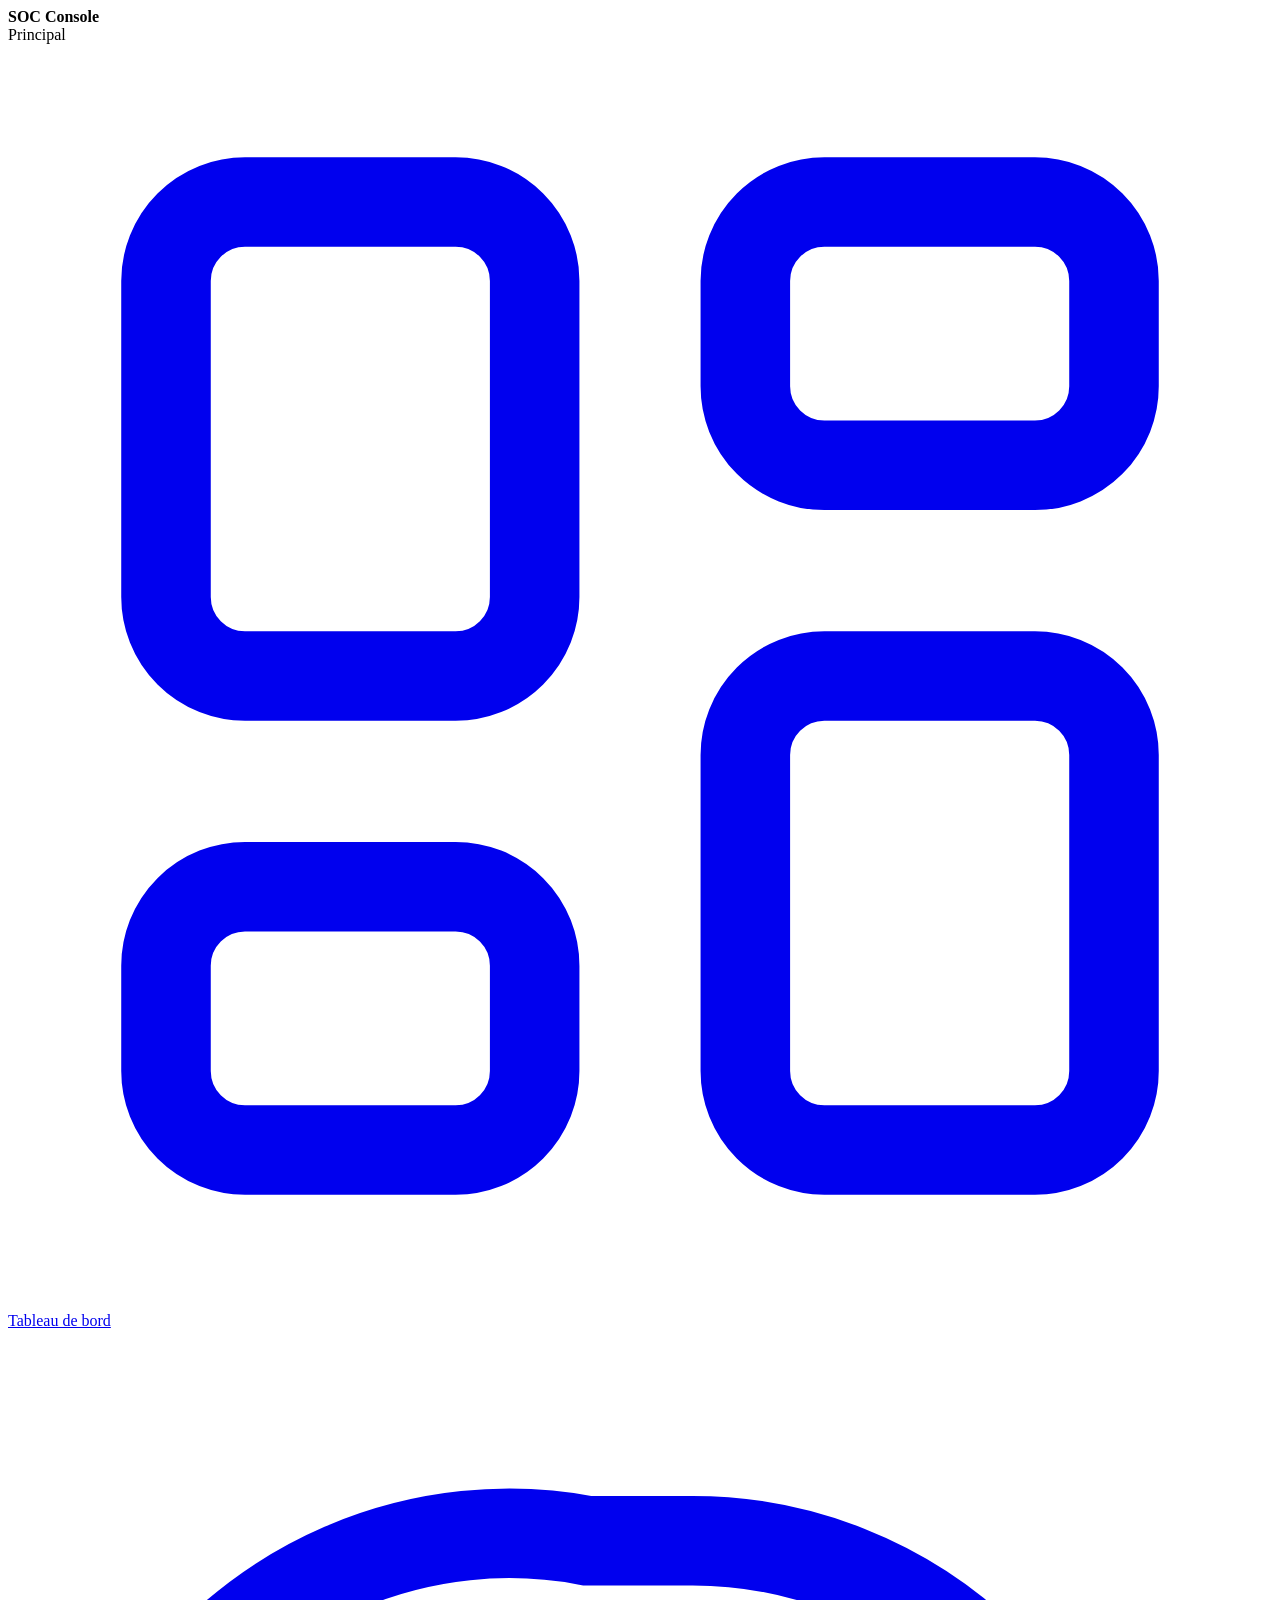
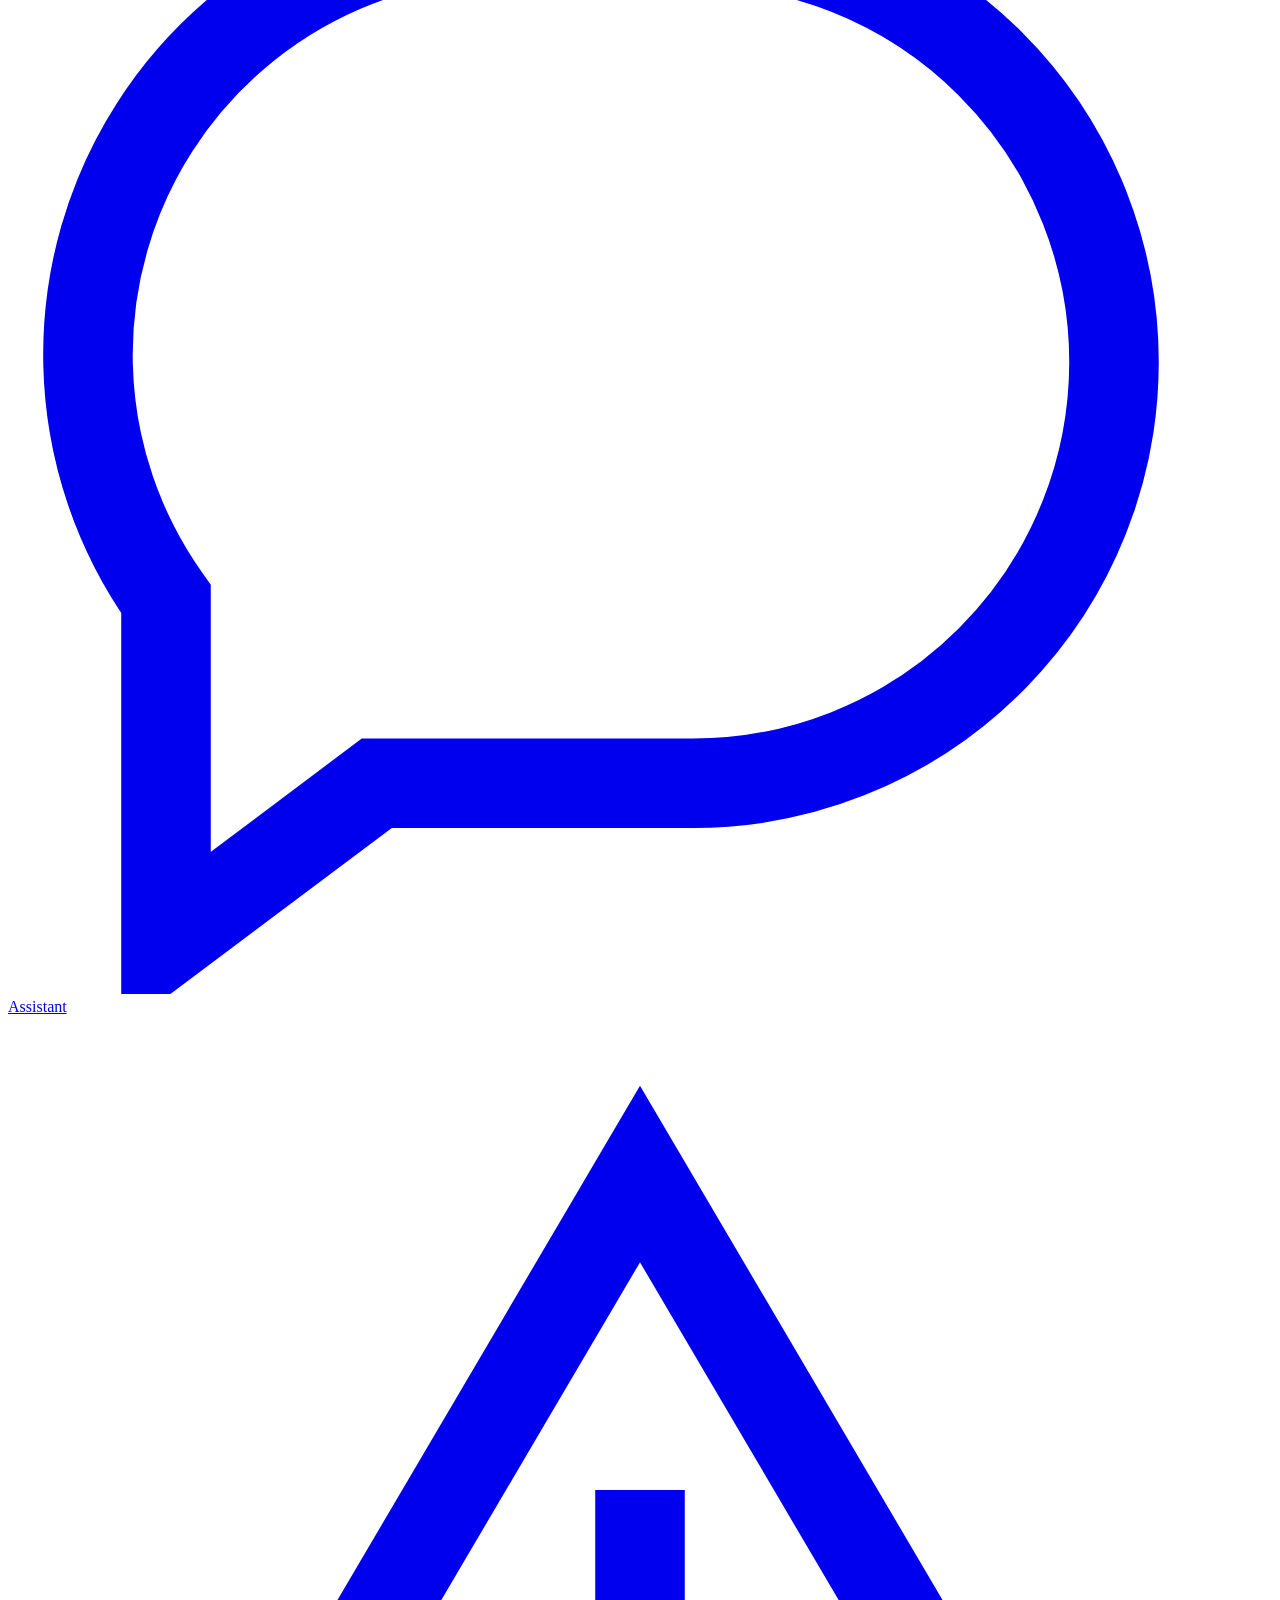
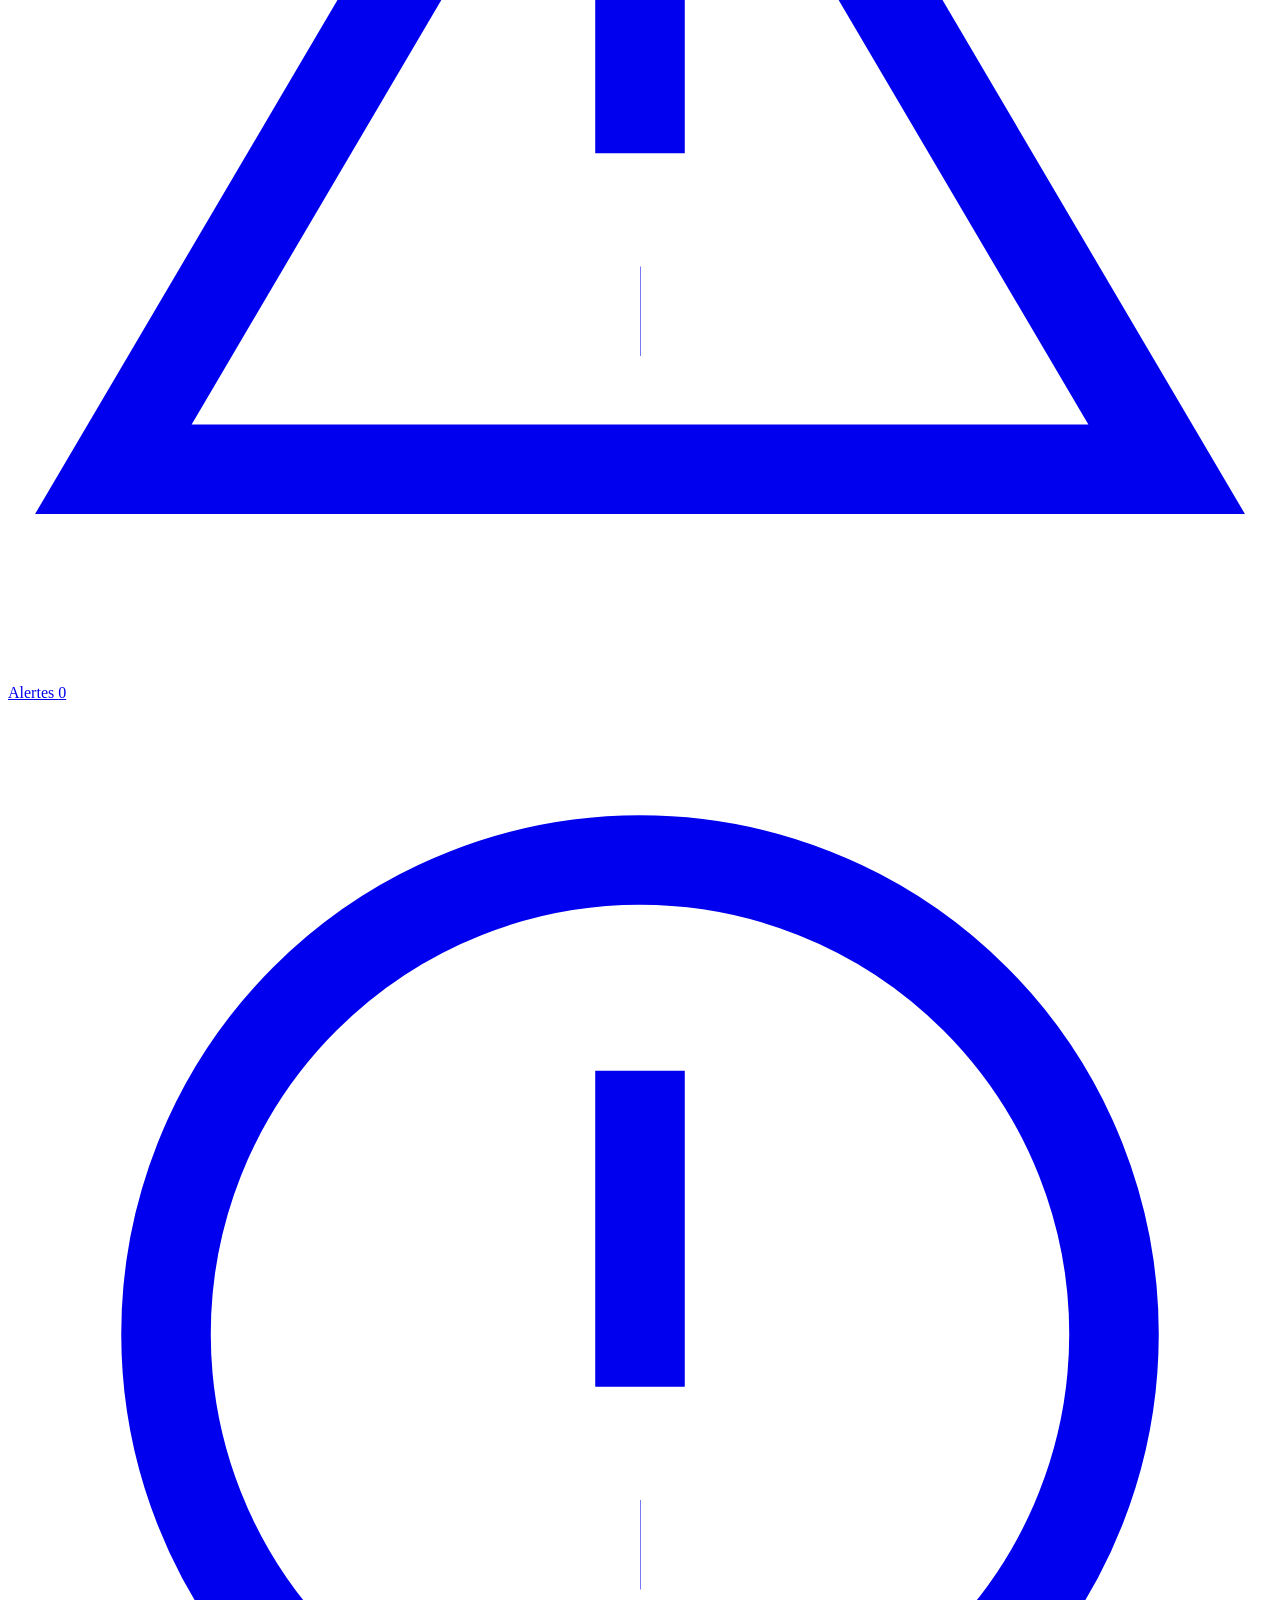
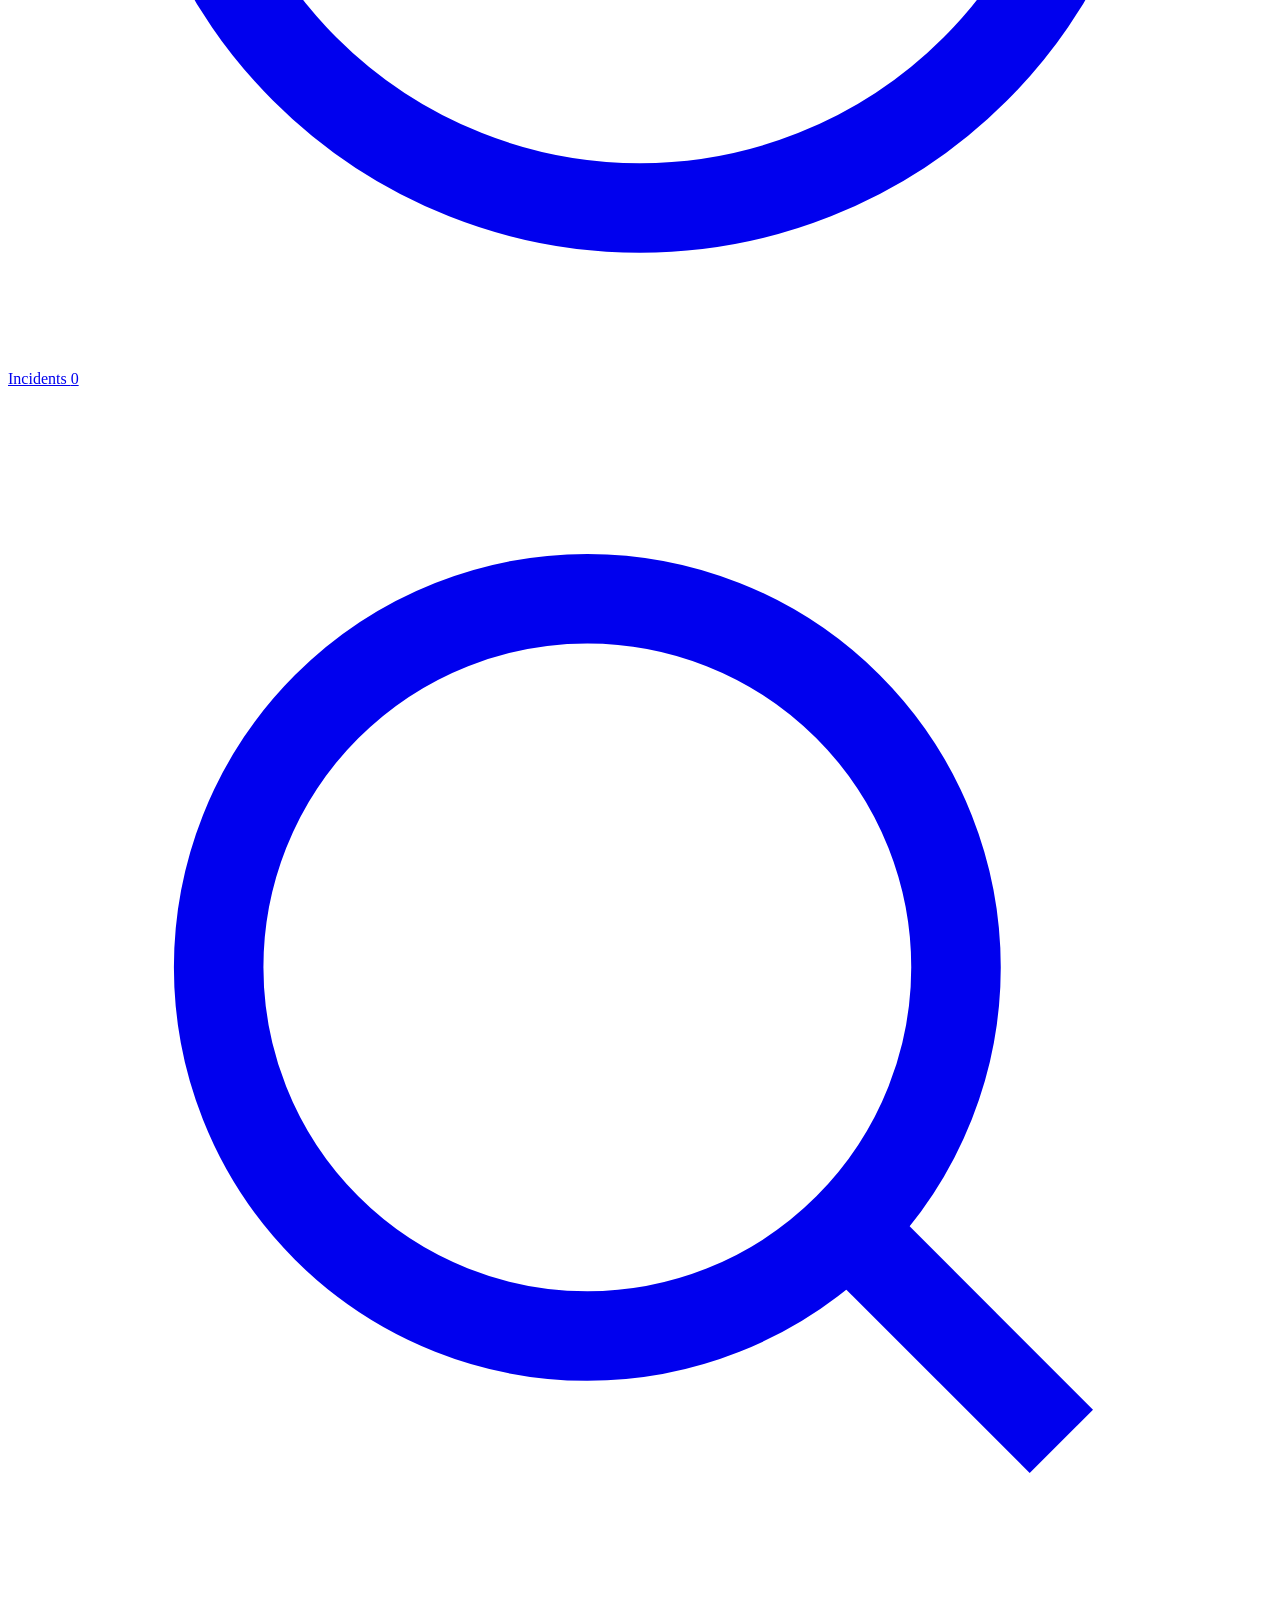
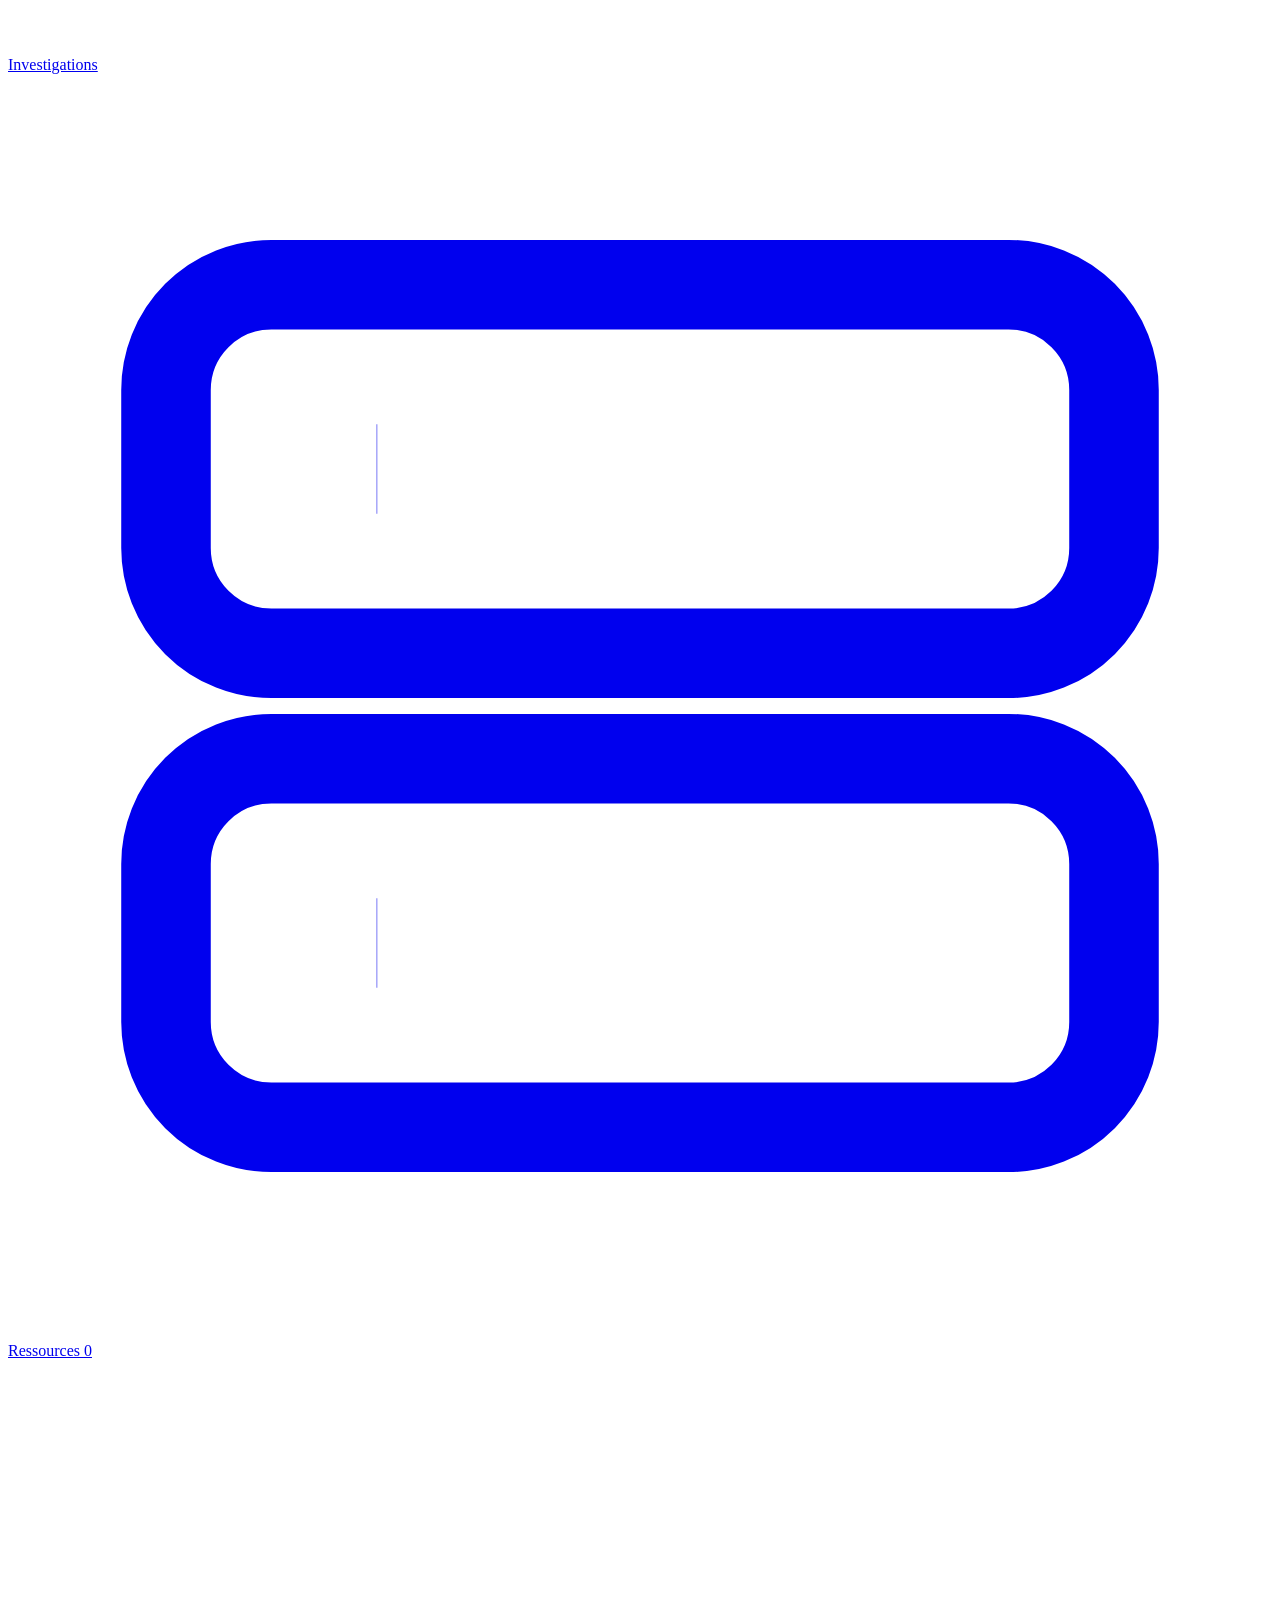
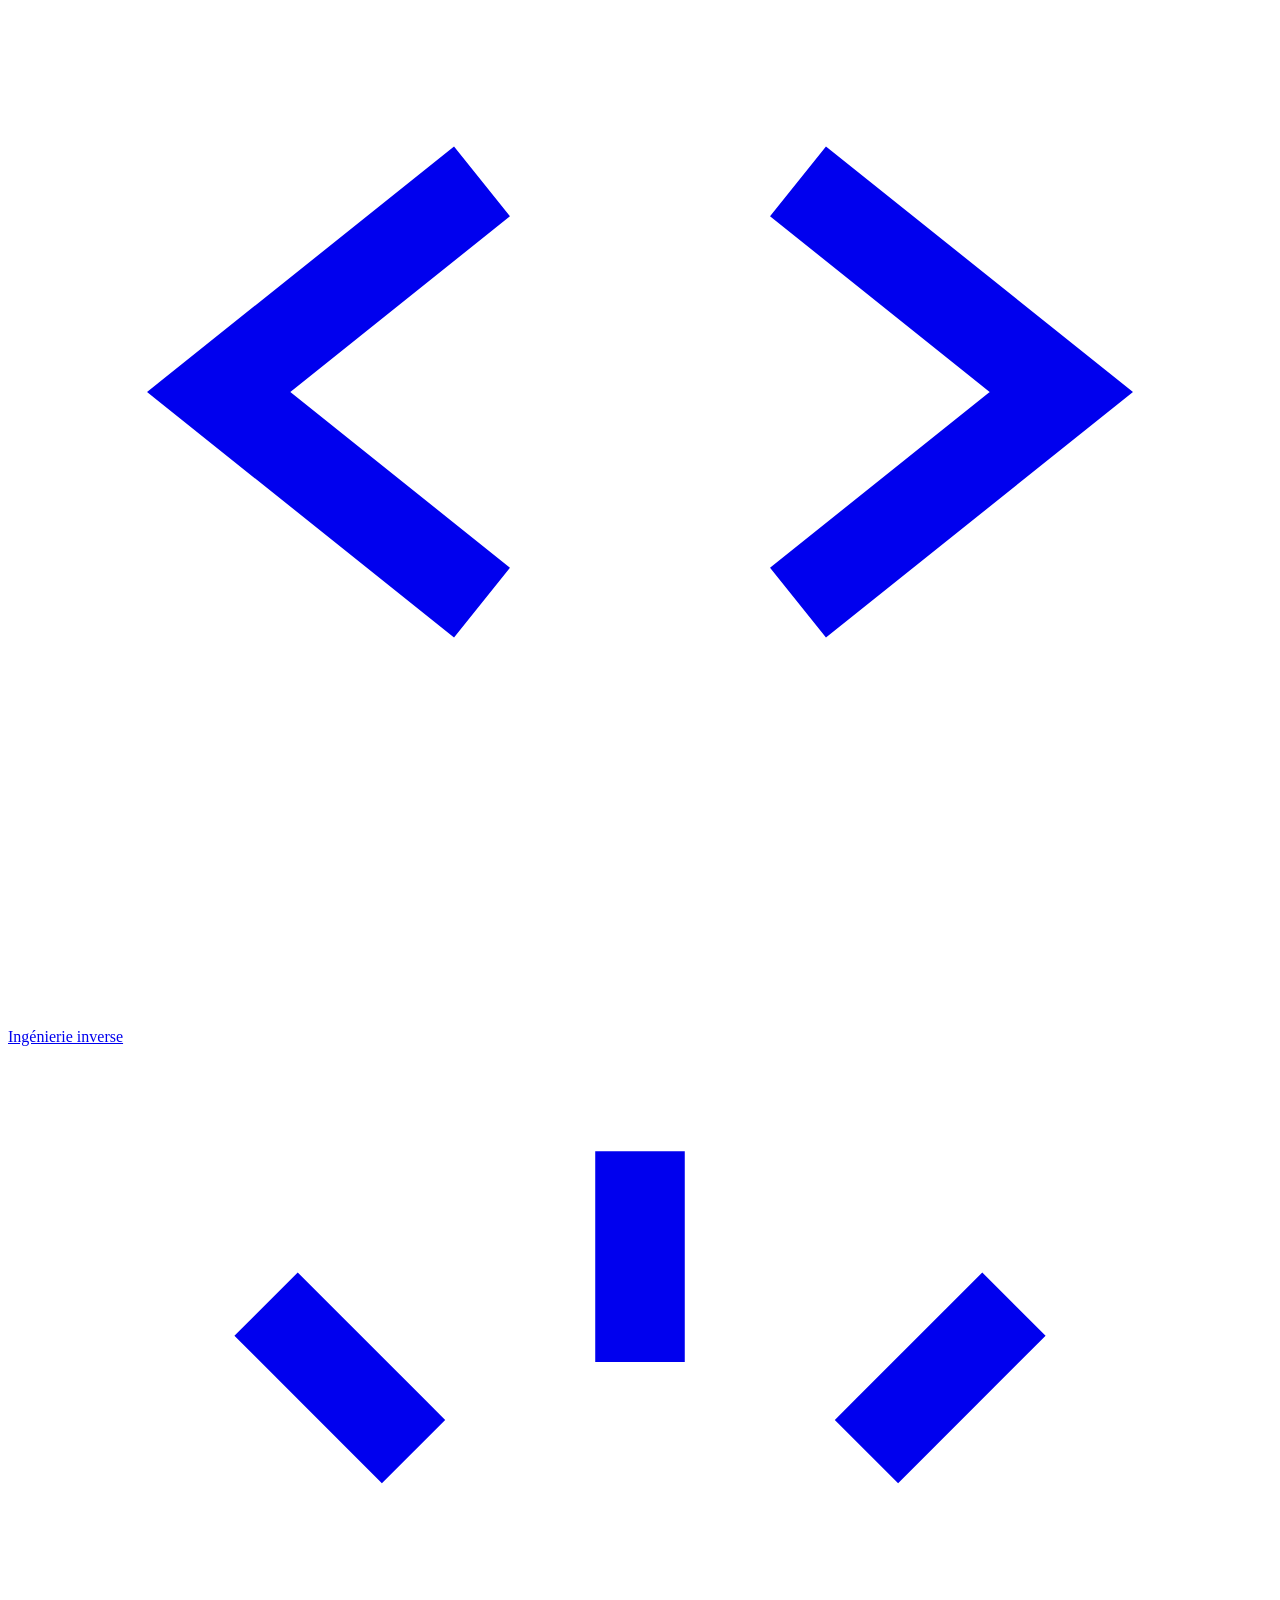
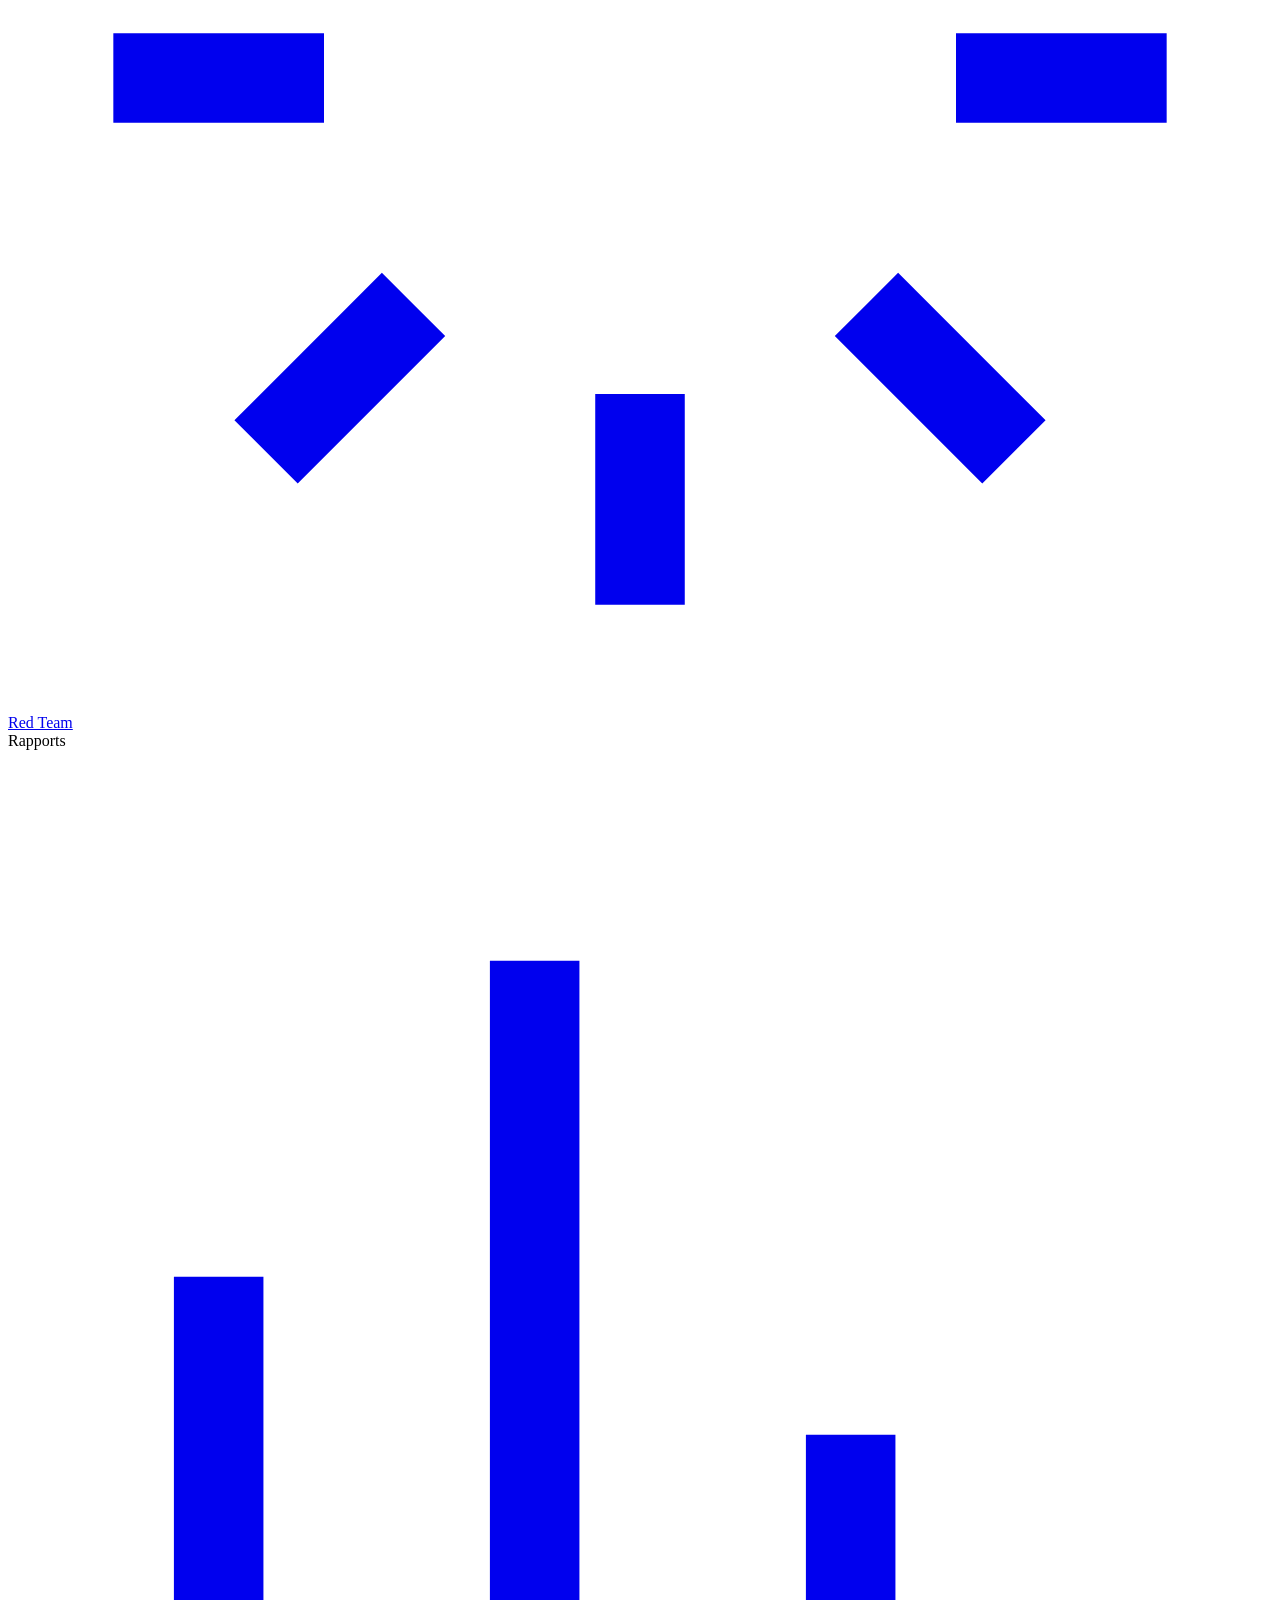
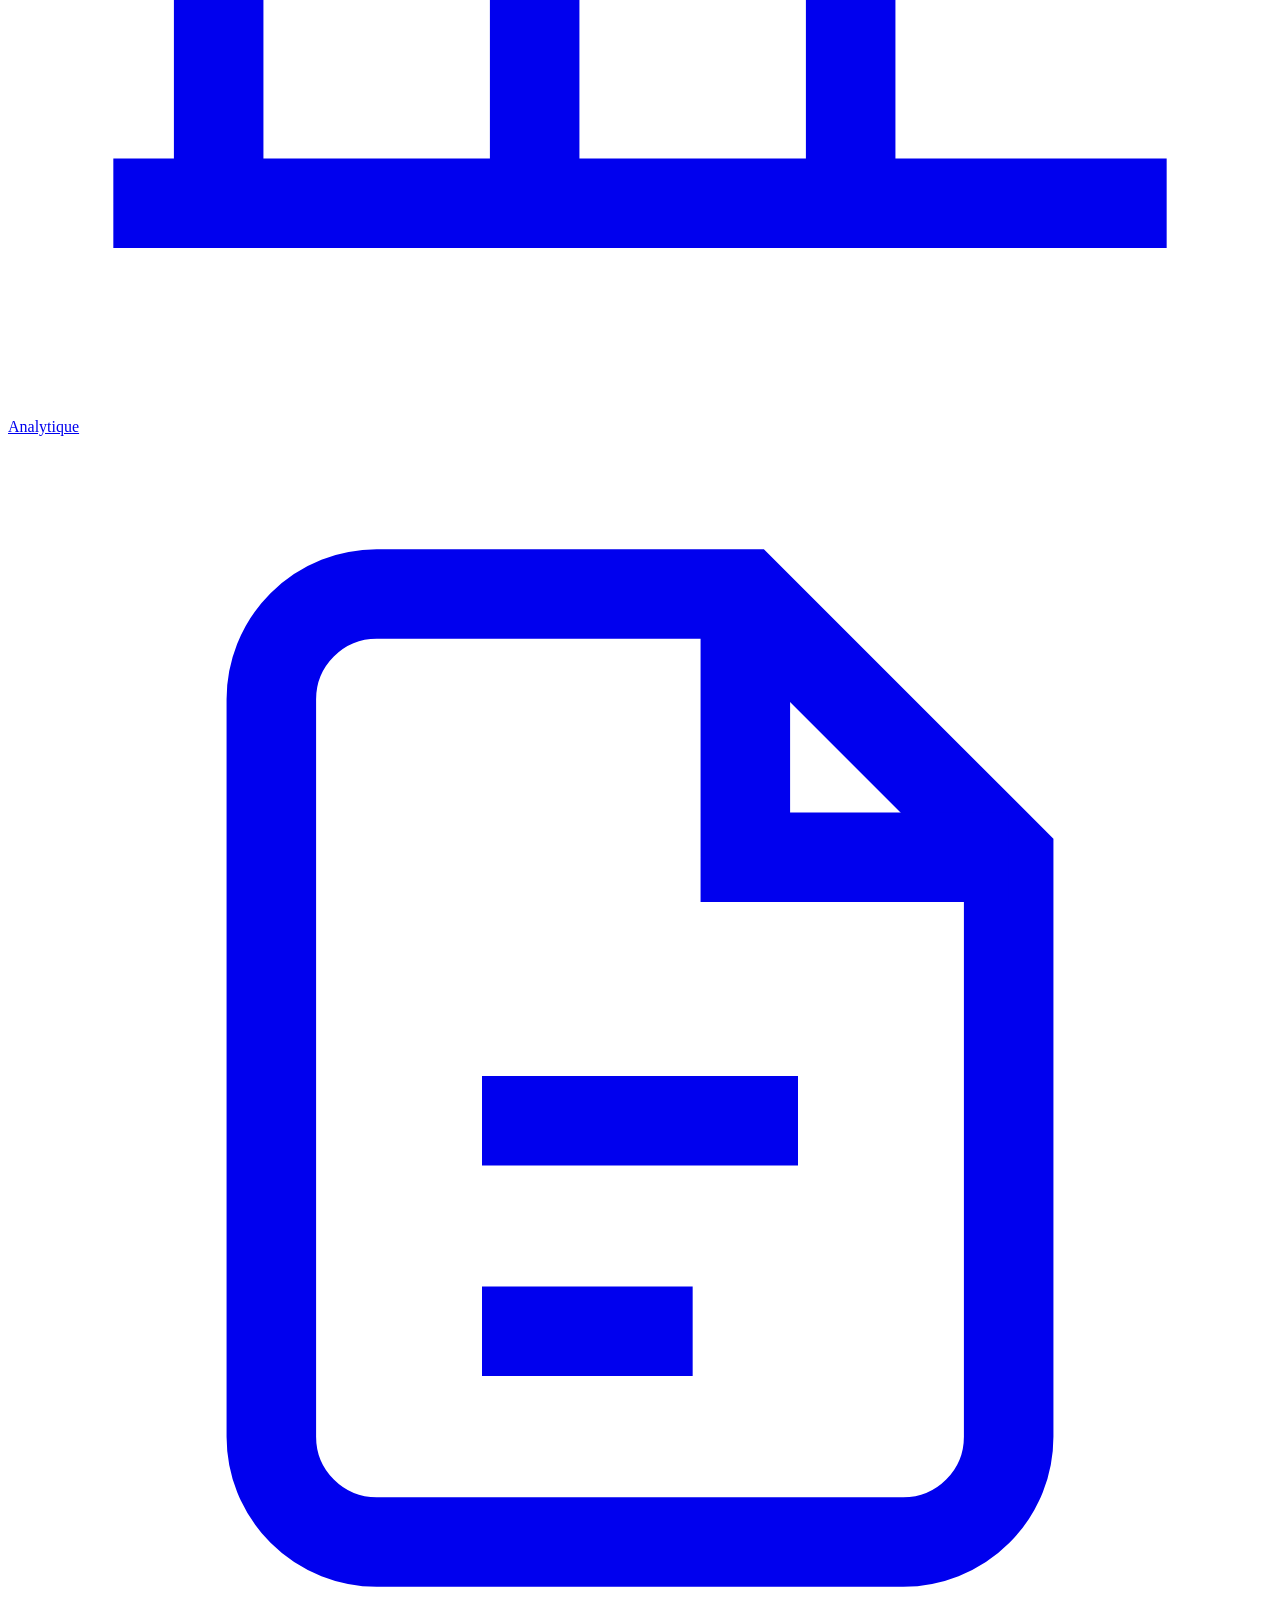
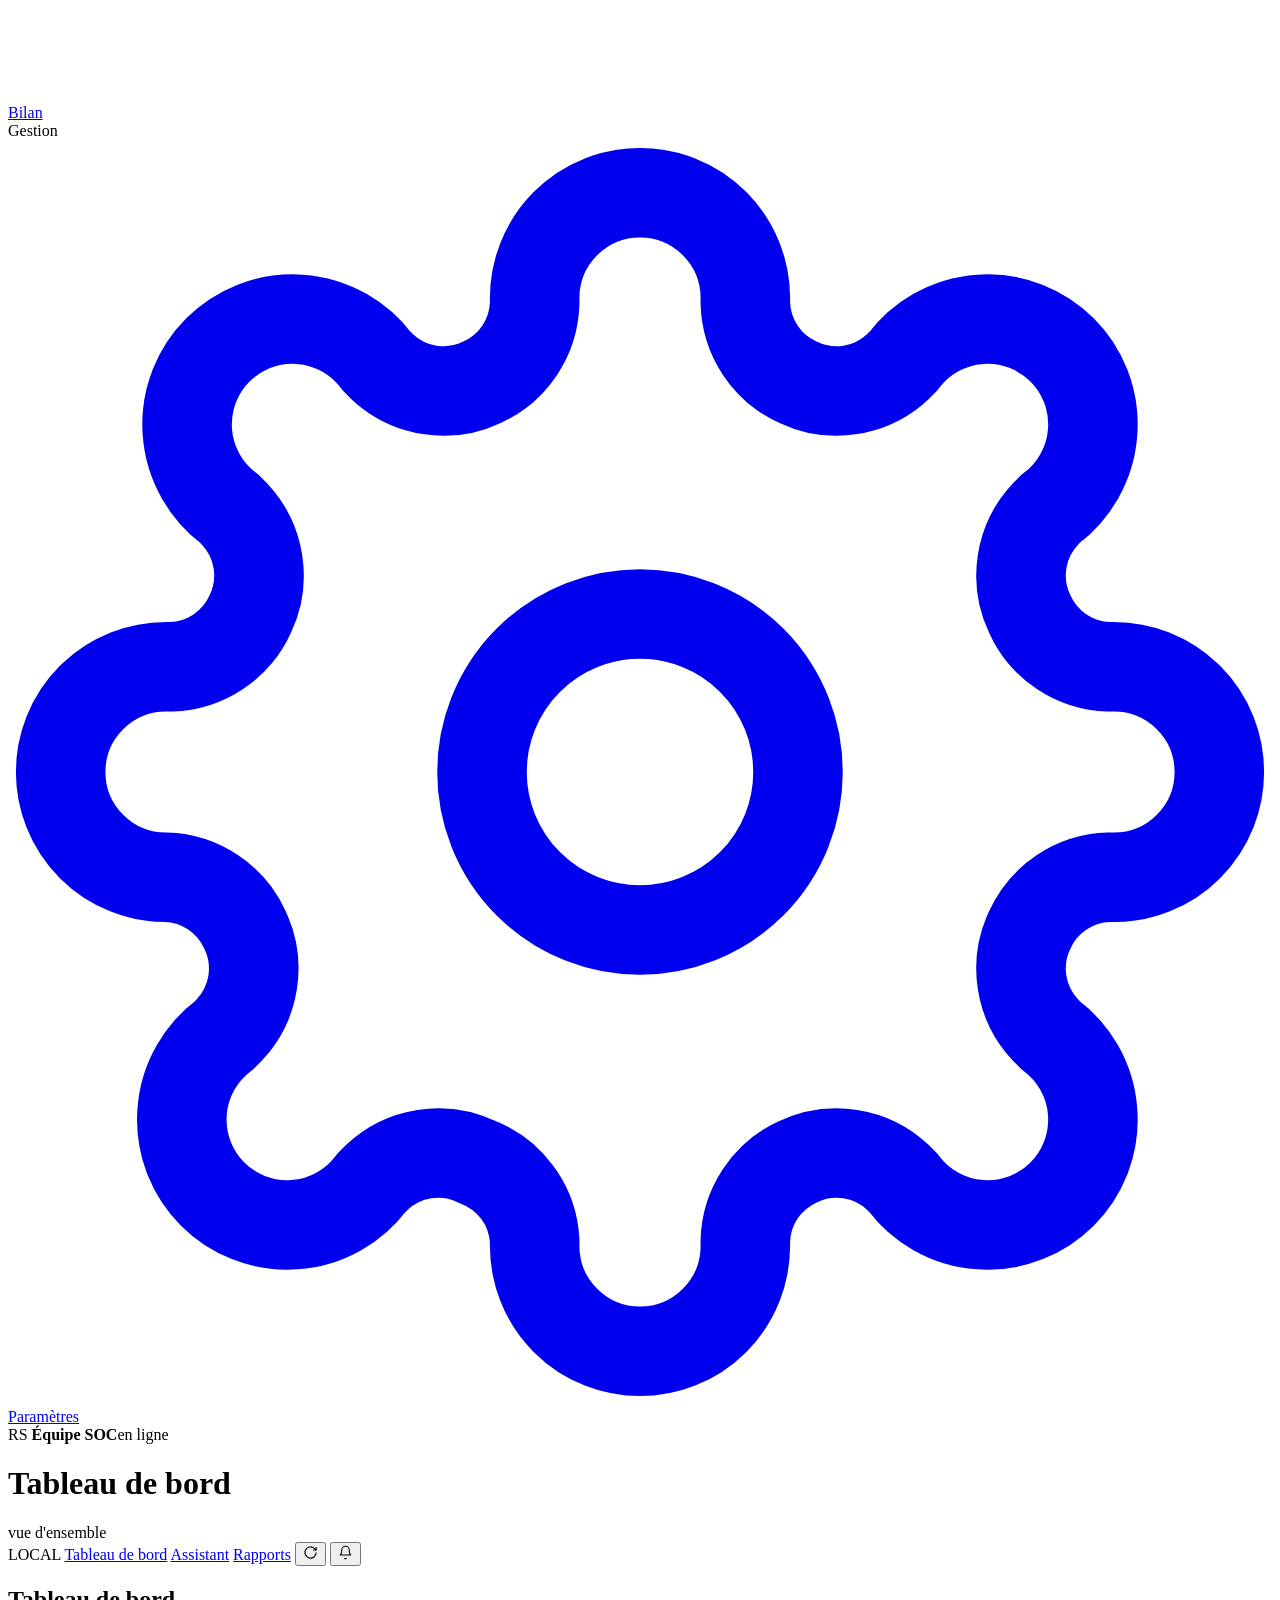
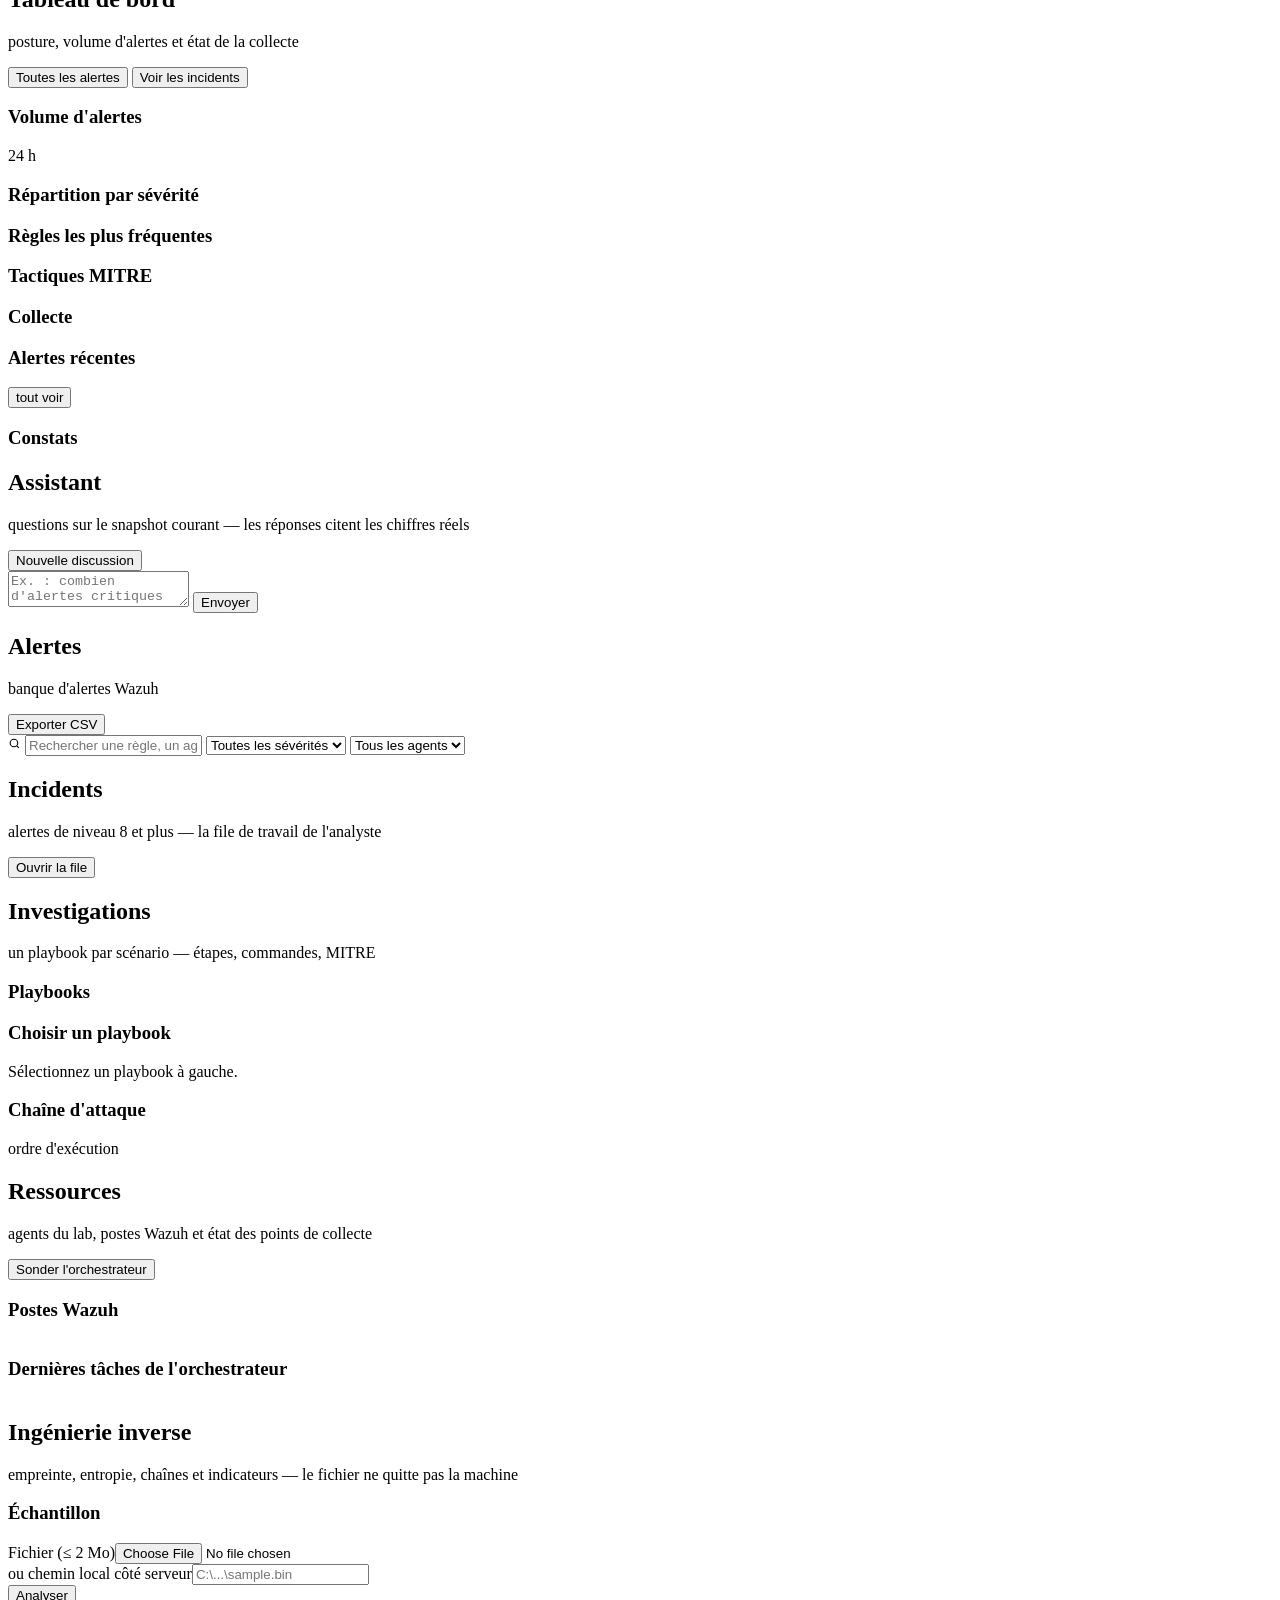
==== commit cc72edb0: "feat(ui): console SOC complete — dix vues, donnees reelles, trois routes nouvelles Meme refonte que " ====
--- a/soc-dashboard/static/index.html
+++ b/soc-dashboard/static/index.html
@@ -3,211 +3,287 @@
 <head>
 <meta charset="utf-8">
 <meta name="viewport" content="width=device-width, initial-scale=1">
-<title>SOC Console — pilotage des agents</title>
+<title>SOC Console</title>
 <link rel="stylesheet" href="/static/app.css">
-<link rel="icon" href="data:image/svg+xml,<svg xmlns='http://www.w3.org/2000/svg' viewBox='0 0 16 16'><circle cx='4' cy='8' r='2' fill='%2322c55e'/><circle cx='8' cy='8' r='2' fill='%2322c55e'/><circle cx='12' cy='8' r='2' fill='%2322c55e'/></svg>">
 </head>
 <body>
 
-<svg width="0" height="0" style="position:absolute" aria-hidden="true">
-  <symbol id="i-grid" viewBox="0 0 24 24" fill="none" stroke="currentColor"><rect x="3" y="3" width="7" height="7" rx="1.5"/><rect x="14" y="3" width="7" height="7" rx="1.5"/><rect x="3" y="14" width="7" height="7" rx="1.5"/><rect x="14" y="14" width="7" height="7" rx="1.5"/></symbol>
-  <symbol id="i-bell" viewBox="0 0 24 24" fill="none" stroke="currentColor"><path d="M18 8a6 6 0 1 0-12 0c0 7-3 8-3 8h18s-3-1-3-8"/><path d="M13.7 21a2 2 0 0 1-3.4 0"/></symbol>
-  <symbol id="i-cpu" viewBox="0 0 24 24" fill="none" stroke="currentColor"><rect x="6" y="6" width="12" height="12" rx="2"/><rect x="9.5" y="9.5" width="5" height="5"/><path d="M9 2v3M15 2v3M9 19v3M15 19v3M2 9h3M2 15h3M19 9h3M19 15h3"/></symbol>
-  <symbol id="i-search" viewBox="0 0 24 24" fill="none" stroke="currentColor"><circle cx="11" cy="11" r="7"/><path d="m20 20-3.5-3.5"/></symbol>
-  <symbol id="i-doc" viewBox="0 0 24 24" fill="none" stroke="currentColor"><path d="M14 3H7a2 2 0 0 0-2 2v14a2 2 0 0 0 2 2h10a2 2 0 0 0 2-2V8z"/><path d="M14 3v5h5M9 13h6M9 17h4"/></symbol>
-  <symbol id="i-shield" viewBox="0 0 24 24" fill="none" stroke="currentColor"><path d="M12 3l7 3v6c0 4.5-3 7.5-7 9-4-1.5-7-4.5-7-9V6z"/><path d="m9 12 2 2 4-4"/></symbol>
-  <symbol id="i-terminal" viewBox="0 0 24 24" fill="none" stroke="currentColor"><rect x="3" y="4" width="18" height="16" rx="2"/><path d="m7 9 3 3-3 3M13 15h4"/></symbol>
-  <symbol id="i-refresh" viewBox="0 0 24 24" fill="none" stroke="currentColor"><path d="M20 11a8 8 0 1 0-2.3 5.7"/><path d="M20 4v7h-7"/></symbol>
-</svg>
-
-<aside class="rail">
-  <div class="branddot" title="SOC Console">
-    <svg viewBox="0 0 24 24"><circle cx="5" cy="12" r="2.4" fill="#22c55e"/><circle cx="12" cy="12" r="2.4" fill="#22c55e"/><circle cx="19" cy="12" r="2.4" fill="#22c55e"/></svg>
-  </div>
-  <a class="ricon on" data-view="dashboard" title="Tableau de bord"><svg><use href="#i-grid"/></svg></a>
-  <a class="ricon" data-view="alerts" title="Alertes"><svg><use href="#i-bell"/></svg></a>
-  <a class="ricon" data-view="agents" title="Agents"><svg><use href="#i-cpu"/></svg></a>
-  <a class="ricon" data-view="investigations" title="Investigations"><svg><use href="#i-shield"/></svg></a>
-  <a class="ricon" data-view="reports" title="Rapports"><svg><use href="#i-doc"/></svg></a>
-  <div class="spacer"></div>
-  <a class="ricon" id="btnToken" title="Jeton de lecture"><svg><use href="#i-terminal"/></svg></a>
-  <div class="live-dot" id="railDot" title="Etat de la collecte"></div>
+<aside class="side">
+  <div class="brand">
+    <span class="dots"><i></i><i></i></span>
+    <b>SOC <span>Console</span></b>
+  </div>
+  <div class="nav-scroll">
+    <div class="sec">Principal</div>
+    <a class="item on" href="#dash" data-view="dash">
+      <svg viewBox="0 0 24 24" fill="none" stroke="currentColor" stroke-width="1.7"><rect x="3" y="3" width="7" height="9" rx="1.5"/><rect x="14" y="3" width="7" height="5" rx="1.5"/><rect x="14" y="12" width="7" height="9" rx="1.5"/><rect x="3" y="16" width="7" height="5" rx="1.5"/></svg>
+      Tableau de bord</a>
+    <a class="item" href="#assistant" data-view="assistant">
+      <svg viewBox="0 0 24 24" fill="none" stroke="currentColor" stroke-width="1.7"><path d="M21 12a8 8 0 0 1-8 8H7l-4 3v-6.5A8 8 0 0 1 11 4h2a8 8 0 0 1 8 8Z"/></svg>
+      Assistant</a>
+    <a class="item" href="#alerts" data-view="alerts">
+      <svg viewBox="0 0 24 24" fill="none" stroke="currentColor" stroke-width="1.7"><path d="M12 3 2 20h20L12 3Z"/><path d="M12 9v5M12 17h.01"/></svg>
+      Alertes <span class="n" id="nAlerts">0</span></a>
+    <a class="item" href="#incidents" data-view="incidents">
+      <svg viewBox="0 0 24 24" fill="none" stroke="currentColor" stroke-width="1.7"><circle cx="12" cy="12" r="9"/><path d="M12 7v6M12 16h.01"/></svg>
+      Incidents <span class="n bad" id="nIncidents">0</span></a>
+    <a class="item" href="#investigations" data-view="investigations">
+      <svg viewBox="0 0 24 24" fill="none" stroke="currentColor" stroke-width="1.7"><circle cx="11" cy="11" r="7"/><path d="m20 20-3.5-3.5"/></svg>
+      Investigations</a>
+    <a class="item" href="#assets" data-view="assets">
+      <svg viewBox="0 0 24 24" fill="none" stroke="currentColor" stroke-width="1.7"><rect x="3" y="4" width="18" height="7" rx="2"/><rect x="3" y="13" width="18" height="7" rx="2"/><path d="M7 7.5h.01M7 16.5h.01"/></svg>
+      Ressources <span class="n" id="nAgents">0</span></a>
+    <a class="item" href="#reverse" data-view="reverse">
+      <svg viewBox="0 0 24 24" fill="none" stroke="currentColor" stroke-width="1.7"><path d="m9 8-5 4 5 4M15 8l5 4-5 4"/></svg>
+      Ingénierie inverse</a>
+    <a class="item" href="#redteam" data-view="redteam">
+      <svg viewBox="0 0 24 24" fill="none" stroke="currentColor" stroke-width="1.7"><path d="M12 2v4M12 18v4M4.9 4.9l2.8 2.8M16.3 16.3l2.8 2.8M2 12h4M18 12h4M4.9 19.1l2.8-2.8M16.3 7.7l2.8-2.8"/></svg>
+      Red Team</a>
+
+    <div class="sec">Rapports</div>
+    <a class="item" href="#reports" data-view="reports">
+      <svg viewBox="0 0 24 24" fill="none" stroke="currentColor" stroke-width="1.7"><path d="M4 20V10M10 20V4M16 20v-7M22 20H2"/></svg>
+      Analytique</a>
+    <a class="item" href="#reports" data-view="reports">
+      <svg viewBox="0 0 24 24" fill="none" stroke="currentColor" stroke-width="1.7"><path d="M14 3H7a2 2 0 0 0-2 2v14a2 2 0 0 0 2 2h10a2 2 0 0 0 2-2V8l-5-5Z"/><path d="M14 3v5h5M9 13h6M9 17h4"/></svg>
+      Bilan</a>
+
+    <div class="sec">Gestion</div>
+    <a class="item" href="#settings" data-view="settings">
+      <svg viewBox="0 0 24 24" fill="none" stroke="currentColor" stroke-width="1.7"><circle cx="12" cy="12" r="3"/><path d="M19.4 15a1.7 1.7 0 0 0 .3 1.9l.1.1a2 2 0 1 1-2.8 2.8l-.1-.1a1.7 1.7 0 0 0-1.9-.3 1.7 1.7 0 0 0-1 1.5V21a2 2 0 1 1-4 0v-.1a1.7 1.7 0 0 0-1.1-1.5 1.7 1.7 0 0 0-1.9.3l-.1.1a2 2 0 1 1-2.8-2.8l.1-.1a1.7 1.7 0 0 0 .3-1.9 1.7 1.7 0 0 0-1.5-1H3a2 2 0 1 1 0-4h.1A1.7 1.7 0 0 0 4.6 9a1.7 1.7 0 0 0-.3-1.9l-.1-.1a2 2 0 1 1 2.8-2.8l.1.1a1.7 1.7 0 0 0 1.9.3H9a1.7 1.7 0 0 0 1-1.5V3a2 2 0 1 1 4 0v.1a1.7 1.7 0 0 0 1 1.5 1.7 1.7 0 0 0 1.9-.3l.1-.1a2 2 0 1 1 2.8 2.8l-.1.1a1.7 1.7 0 0 0-.3 1.9V9a1.7 1.7 0 0 0 1.5 1H21a2 2 0 1 1 0 4h-.1a1.7 1.7 0 0 0-1.5 1Z"/></svg>
+      Paramètres</a>
+  </div>
+  <div class="side-foot">
+    <span class="av">RS</span>
+    <span class="who"><b>Équipe SOC</b><span>en ligne</span></span>
+  </div>
 </aside>
 
-<aside class="side">
-  <div class="side-head"><div class="wordmark">SOC <span>Console</span></div></div>
-
-  <div class="side-sec">Pilotage</div>
-  <a class="navitem on" data-view="dashboard"><svg><use href="#i-grid"/></svg> Tableau de bord</a>
-  <a class="navitem" data-view="alerts"><svg><use href="#i-bell"/></svg> Alertes <span class="count alert" id="nAlerts">0</span></a>
-  <a class="navitem" data-view="agents"><svg><use href="#i-cpu"/></svg> Agents <span class="count" id="nAgents">0</span></a>
-
-  <div class="side-sec">Réponse</div>
-  <a class="navitem" data-view="investigations"><svg><use href="#i-shield"/></svg> Investigations</a>
-  <a class="navitem" data-view="reports"><svg><use href="#i-doc"/></svg> Rapports</a>
-
-  <div class="side-foot"><div class="note" id="sideStatus">chargement…</div></div>
+<header class="top">
+  <h1 id="pageTitle">Tableau de bord</h1>
+  <span class="crumb" id="pageCrumb">vue d'ensemble</span>
+  <div class="right">
+    <span class="live"><i></i><span id="liveState">LOCAL</span></span>
+    <a class="pill on" href="#dash" data-view="dash">Tableau de bord</a>
+    <a class="pill" href="#assistant" data-view="assistant">Assistant</a>
+    <a class="pill" href="#reports" data-view="reports">Rapports</a>
+    <button class="round" id="btnRefresh" title="Rafraîchir">
+      <svg width="15" height="15" viewBox="0 0 24 24" fill="none" stroke="currentColor" stroke-width="1.8"><path d="M21 12a9 9 0 1 1-3-6.7L21 8"/><path d="M21 3v5h-5"/></svg>
+    </button>
+    <button class="round" id="btnBell" title="Constats">
+      <svg width="15" height="15" viewBox="0 0 24 24" fill="none" stroke="currentColor" stroke-width="1.8"><path d="M18 8a6 6 0 1 0-12 0c0 7-3 8-3 8h18s-3-1-3-8"/><path d="M13.7 21a2 2 0 0 1-3.4 0"/></svg>
+    </button>
+    <span class="clock mono" id="clock" style="margin-left:6px"></span>
+  </div>
+</header>
+
+<main>
+  <!-- ------------------------------------------------------------ tableau de bord -->
+  <section class="view on" id="v-dash">
+    <div class="vhead">
+      <div><h2>Tableau de bord</h2><p id="dashSub">posture, volume d'alertes et état de la collecte</p></div>
+      <div class="act">
+        <button class="btn" data-view="alerts">Toutes les alertes</button>
+        <button class="btn pri" data-view="incidents">Voir les incidents</button>
+      </div>
+    </div>
+    <div class="kpis" id="kpis"></div>
+    <div class="grid g-21" style="margin-bottom:10px">
+      <div class="panel">
+        <div class="ph"><h3>Volume d'alertes</h3><span class="tag">24 h</span>
+          <div class="r"><span class="tag" id="volTotal"></span></div></div>
+        <div class="pb" id="volChart"></div>
+      </div>
+      <div class="panel">
+        <div class="ph"><h3>Répartition par sévérité</h3><div class="r"><span class="tag" id="sevTotal"></span></div></div>
+        <div class="pb"><div class="donut-wrap" id="sevDonut"></div></div>
+      </div>
+    </div>
+    <div class="grid g-3" style="margin-bottom:10px">
+      <div class="panel">
+        <div class="ph"><h3>Règles les plus fréquentes</h3></div>
+        <div class="pb" id="topRules"></div>
+      </div>
+      <div class="panel">
+        <div class="ph"><h3>Tactiques MITRE</h3></div>
+        <div class="pb" id="mitreList"></div>
+      </div>
+      <div class="panel">
+        <div class="ph"><h3>Collecte</h3><div class="r"><span class="tag" id="collState"></span></div></div>
+        <div class="pb" id="collInfo"></div>
+      </div>
+    </div>
+    <div class="grid g-21">
+      <div class="panel">
+        <div class="ph"><h3>Alertes récentes</h3><div class="r"><button class="btn sm" data-view="alerts">tout voir</button></div></div>
+        <div class="pb flush"><table id="recentTable"></table></div>
+      </div>
+      <div class="panel">
+        <div class="ph"><h3>Constats</h3><div class="r"><span class="tag" id="findCount"></span></div></div>
+        <div class="pb flush" id="findList"></div>
+      </div>
+    </div>
+  </section>
+
+  <!-- ------------------------------------------------------------------- assistant -->
+  <section class="view" id="v-assistant">
+    <div class="vhead">
+      <div><h2>Assistant</h2><p>questions sur le snapshot courant — les réponses citent les chiffres réels</p></div>
+      <div class="act"><button class="btn" id="btnNewChat">Nouvelle discussion</button></div>
+    </div>
+    <div class="panel" style="overflow:hidden">
+      <div class="chat">
+        <div class="sessions" id="sessions"></div>
+        <div class="thread">
+          <div class="msgs" id="msgs"></div>
+          <div class="composer">
+            <textarea id="ask" placeholder="Ex. : combien d'alertes critiques sur les 24 dernières heures ? quels agents sont muets ?"></textarea>
+            <button class="btn pri" id="btnAsk">Envoyer</button>
+          </div>
+        </div>
+      </div>
+    </div>
+  </section>
+
+  <!-- --------------------------------------------------------------------- alertes -->
+  <section class="view" id="v-alerts">
+    <div class="vhead">
+      <div><h2>Alertes</h2><p id="alertsSub">banque d'alertes Wazuh</p></div>
+      <div class="act"><button class="btn" id="btnExport">Exporter CSV</button></div>
+    </div>
+    <div class="tiles" id="alertTiles"></div>
+    <div class="bar">
+      <label class="search">
+        <svg width="13" height="13" viewBox="0 0 24 24" fill="none" stroke="currentColor" stroke-width="2"><circle cx="11" cy="11" r="7"/><path d="m20 20-3.5-3.5"/></svg>
+        <input id="q" placeholder="Rechercher une règle, un agent, une description…">
+      </label>
+      <select class="select" id="fSev">
+        <option value="">Toutes les sévérités</option>
+        <option value="crit">Critique (12+)</option>
+        <option value="high">Élevé (8-11)</option>
+        <option value="med">Moyen (4-7)</option>
+        <option value="low">Faible (&lt;4)</option>
+      </select>
+      <select class="select" id="fAgent"><option value="">Tous les agents</option></select>
+      <span class="tag" id="filterCount"></span>
+    </div>
+    <div class="panel"><div class="pb flush"><table id="alertsTable"></table></div></div>
+  </section>
+
+  <!-- ------------------------------------------------------------------- incidents -->
+  <section class="view" id="v-incidents">
+    <div class="vhead">
+      <div><h2>Incidents</h2><p>alertes de niveau 8 et plus — la file de travail de l'analyste</p></div>
+      <div class="act"><button class="btn" id="btnFocus">Ouvrir la file</button></div>
+    </div>
+    <div class="tiles" id="incTiles"></div>
+    <div class="panel"><div class="pb flush"><table id="incTable"></table></div></div>
+  </section>
+
+  <!-- -------------------------------------------------------------- investigations -->
+  <section class="view" id="v-investigations">
+    <div class="vhead">
+      <div><h2>Investigations</h2><p>un playbook par scénario — étapes, commandes, MITRE</p></div>
+    </div>
+    <div class="grid g-12">
+      <div class="panel"><div class="ph"><h3>Playbooks</h3><div class="r"><span class="tag" id="pbCount"></span></div></div>
+        <div class="pb flush" id="pbList"></div></div>
+      <div><div class="panel" style="margin-bottom:10px">
+          <div class="ph"><h3 id="pbTitle">Choisir un playbook</h3><div class="r"><span id="pbSev"></span></div></div>
+          <div class="pb" id="pbHead"><div class="empty">Sélectionnez un playbook à gauche.</div></div>
+        </div>
+        <div class="panel">
+          <div class="ph"><h3>Chaîne d'attaque</h3><div class="r"><span class="tag">ordre d'exécution</span></div></div>
+          <div class="chain" id="pbChain"></div>
+        </div>
+      </div>
+    </div>
+  </section>
+
+  <!-- ------------------------------------------------------------------ ressources -->
+  <section class="view" id="v-assets">
+    <div class="vhead">
+      <div><h2>Ressources</h2><p>agents du lab, postes Wazuh et état des points de collecte</p></div>
+      <div class="act"><button class="btn" id="btnAgentsRefresh">Sonder l'orchestrateur</button></div>
+    </div>
+    <div class="tiles" id="agentTiles"></div>
+    <div class="cards" id="agentCards"></div>
+    <div class="grid g-2" style="margin-top:10px">
+      <div class="panel"><div class="ph"><h3>Postes Wazuh</h3></div><div class="pb flush"><table id="hostTable"></table></div></div>
+      <div class="panel"><div class="ph"><h3>Dernières tâches de l'orchestrateur</h3></div><div class="pb flush"><table id="taskTable"></table></div></div>
+    </div>
+  </section>
+
+  <!-- ---------------------------------------------------------- ingenierie inverse -->
+  <section class="view" id="v-reverse">
+    <div class="vhead">
+      <div><h2>Ingénierie inverse</h2><p>empreinte, entropie, chaînes et indicateurs — le fichier ne quitte pas la machine</p></div>
+    </div>
+    <div class="grid g-12">
+      <div class="panel">
+        <div class="ph"><h3>Échantillon</h3></div>
+        <div class="pb">
+          <div class="field"><label for="revFile">Fichier (≤ 2 Mo)</label><input type="file" id="revFile"></div>
+          <div class="field"><label for="revPath">ou chemin local côté serveur</label><input id="revPath" placeholder="C:\...\sample.bin" autocomplete="off"></div>
+          <button class="btn pri" id="btnRev">Analyser</button>
+          <p class="note" style="margin-top:9px">Aucun envoi vers l'extérieur : l'échantillon est lu en mémoire, les chaînes imprimables sont extraites et passées au jeu de règles local.</p>
+        </div>
+      </div>
+      <div class="panel"><div class="ph"><h3>Résultat</h3><div class="r"><span class="tag" id="revEngine"></span></div></div>
+        <div class="pb" id="revOut"><div class="empty">Aucun échantillon analysé.</div></div></div>
+    </div>
+  </section>
+
+  <!-- -------------------------------------------------------------------- red team -->
+  <section class="view" id="v-redteam">
+    <div class="vhead">
+      <div><h2>Red Team</h2><p>audit d'exposition de la machine elle-même — aucun balayage vers l'extérieur</p></div>
+      <div class="act"><button class="btn pri" id="btnRed">Lancer l'audit</button></div>
+    </div>
+    <div class="panel"><div class="ph"><h3>Contrôles</h3><div class="r"><span class="tag" id="redScore"></span></div></div>
+      <div class="pb flush" id="redOut"><div class="empty">Audit non lancé.</div></div></div>
+  </section>
+
+  <!-- ---------------------------------------------------------------------- bilan -->
+  <section class="view" id="v-reports">
+    <div class="vhead">
+      <div><h2>Analytique</h2><p id="repSub">bilan, répartition et constats</p></div>
+      <div class="act"><button class="btn" id="btnPrint">Imprimer</button></div>
+    </div>
+    <div class="grid g-21" style="margin-bottom:10px">
+      <div class="panel"><div class="ph"><h3 id="repTitle">Bilan</h3><div class="r"><span class="tag" id="repModel"></span></div></div>
+        <div class="pb md" id="repBody"><div class="empty">Chargement…</div></div></div>
+      <div class="panel"><div class="ph"><h3>Par playbook</h3></div><div class="pb" id="repPlay"></div></div>
+    </div>
+    <div class="panel"><div class="ph"><h3>Constats détaillés</h3><div class="r"><span class="tag" id="repFind"></span></div></div>
+      <div class="pb flush" id="repFindList"></div></div>
+  </section>
+
+  <!-- ----------------------------------------------------------------- paramètres -->
+  <section class="view" id="v-settings">
+    <div class="vhead"><div><h2>Paramètres</h2><p>configuration active du tableau de bord</p></div></div>
+    <div class="grid g-2">
+      <div class="panel"><div class="ph"><h3>Services</h3></div><div class="pb" id="setServices"></div></div>
+      <div class="panel"><div class="ph"><h3>Variables d'environnement</h3></div><div class="pb" id="setEnv"></div></div>
+    </div>
+  </section>
+</main>
+
+<!-- tiroir de détail -->
+<aside class="drawer" id="drawer">
+  <div class="dh"><b id="drawerTitle">Détail</b><span id="drawerSev" style="margin-left:auto"></span>
+    <button class="round" id="drawerClose">✕</button></div>
+  <div class="tabs" id="drawerTabs"></div>
+  <div class="db" id="drawerBody"></div>
 </aside>
-
-<header class="top">
-  <span class="pill"><span class="pulse"></span> <span id="liveLabel">LIVE</span></span>
-  <span class="meta" id="collected">dernière collecte —</span>
-  <div class="search">
-    <svg width="13" height="13" style="color:#5f7268"><use href="#i-search"/></svg>
-    <input id="q" placeholder="Règle, agent, IP, MITRE…" autocomplete="off">
-  </div>
-  <button class="iconbtn" id="btnRefresh" title="Rafraîchir"><svg width="15" height="15"><use href="#i-refresh"/></svg></button>
-  <div class="avatar" id="clock">--:--</div>
-</header>
-
-<main>
-  <!-- ============================ TABLEAU DE BORD ============================ -->
-  <section class="view on" id="view-dashboard">
-    <div class="head">
-      <div><h1>Tableau de bord</h1><p id="dashSub">Situation consolidée du SOC</p></div>
-      <div class="actions">
-        <button class="btn" id="btnSummary">Régénérer le bilan</button>
-        <button class="btn primary" data-view="alerts">Voir les alertes</button>
-      </div>
-    </div>
-
-    <div class="kpis" id="kpis"></div>
-
-    <div class="grid cols-32">
-      <div class="panel">
-        <div class="panel-h">
-          <h2>Volume d'alertes</h2><span class="tag" id="volTag">24 h</span>
-          <div class="right"><span class="tag mono" id="volTotal">—</span></div>
-        </div>
-        <div class="panel-b">
-          <svg class="chart" id="volChart"></svg>
-          <div class="legend">
-            <span><i style="background:var(--red)"></i>critique</span>
-            <span><i style="background:var(--amber)"></i>élevé</span>
-            <span><i style="background:#64748b"></i>moyen</span>
-          </div>
-        </div>
-      </div>
-      <div class="panel">
-        <div class="panel-h"><h2>Répartition</h2><span class="tag">sévérité</span></div>
-        <div class="panel-b">
-          <div class="donut-wrap">
-            <svg class="donut" id="donut" viewBox="0 0 120 120"></svg>
-            <div class="bars-list" id="sevList"></div>
-          </div>
-        </div>
-      </div>
-    </div>
-
-    <div class="grid cols-32" style="margin-top:12px">
-      <div class="panel">
-        <div class="panel-h"><h2>Alertes récentes</h2><span class="tag">banque d'alertes</span>
-          <div class="right"><button class="btn" data-view="alerts">Tout voir</button></div></div>
-        <div class="panel-b flush"><table>
-          <thead><tr><th>Heure</th><th>Sévérité</th><th>Règle</th><th>Agent</th><th>MITRE</th></tr></thead>
-          <tbody id="recentBody"><tr><td colspan="5" class="empty">chargement…</td></tr></tbody>
-        </table></div>
-      </div>
-      <div class="panel">
-        <div class="panel-h"><h2>Constats</h2><span class="tag">analyse</span></div>
-        <div class="panel-b flush" id="findings"><div class="empty">chargement…</div></div>
-      </div>
-    </div>
-  </section>
-
-  <!-- ================================ ALERTES ================================ -->
-  <section class="view" id="view-alerts">
-    <div class="head">
-      <div><h1>Alertes</h1><p id="alertsSub">Banque locale d'alertes</p></div>
-      <div class="actions"><button class="btn" id="btnExport">Exporter CSV</button></div>
-    </div>
-    <div class="filters" id="filters">
-      <button class="fchip on" data-level="0">Toutes</button>
-      <button class="fchip" data-level="crit">Critique 12+</button>
-      <button class="fchip" data-level="high">Élevé 8-11</button>
-      <button class="fchip" data-level="mid">Moyen 4-7</button>
-      <button class="fchip" data-level="low">Faible &lt;4</button>
-    </div>
-    <div class="panel"><div class="panel-b flush"><table>
-      <thead><tr><th>Heure</th><th>Sév.</th><th>Règle</th><th>Description</th><th>Agent</th><th>Source</th><th>MITRE</th></tr></thead>
-      <tbody id="alertsBody"><tr><td colspan="7" class="empty">chargement…</td></tr></tbody>
-    </table></div></div>
-  </section>
-
-  <!-- ================================ AGENTS ================================= -->
-  <section class="view" id="view-agents">
-    <div class="head">
-      <div><h1>Agents</h1><p id="agentsSub">Réseau d'agents — orchestrateur local</p></div>
-      <div class="actions"><button class="btn" id="btnAgents">Rafraîchir</button></div>
-    </div>
-    <div class="kpis" id="agentKpis"></div>
-    <div class="acards" id="agentCards"><div class="empty">chargement…</div></div>
-    <div class="panel" style="margin-top:12px">
-      <div class="panel-h"><h2>Dernières tâches</h2><span class="tag">orchestrateur</span></div>
-      <div class="panel-b flush"><table>
-        <thead><tr><th>Tâche</th><th>Capacité</th><th>Agent</th><th>Statut</th><th>Durée</th></tr></thead>
-        <tbody id="taskBody"><tr><td colspan="5" class="empty">chargement…</td></tr></tbody>
-      </table></div>
-    </div>
-  </section>
-
-  <!-- ============================= INVESTIGATIONS ============================ -->
-  <section class="view" id="view-investigations">
-    <div class="head"><div><h1>Investigations</h1><p>Playbooks de réponse et bilan de situation</p></div></div>
-    <div class="grid cols-32">
-      <div class="panel">
-        <div class="panel-h"><h2>Playbooks</h2><span class="tag" id="pbCount">—</span></div>
-        <div class="panel-b flush"><table>
-          <thead><tr><th>Playbook</th><th>Urgence</th><th>Étapes</th><th>MITRE</th></tr></thead>
-          <tbody id="pbBody"><tr><td colspan="4" class="empty">chargement…</td></tr></tbody>
-        </table></div>
-      </div>
-      <div class="panel">
-        <div class="panel-h"><h2>Bilan</h2><span class="tag" id="sumEngine">—</span></div>
-        <div class="panel-b md" id="summary"><div class="empty">chargement…</div></div>
-      </div>
-    </div>
-  </section>
-
-  <!-- ================================ RAPPORTS =============================== -->
-  <section class="view" id="view-reports">
-    <div class="head"><div><h1>Rapports</h1><p>Synthèse de l'état du SOC et de la collecte</p></div></div>
-    <div class="grid cols-2">
-      <div class="panel">
-        <div class="panel-h"><h2>Collecte</h2><span class="tag">fraîcheur</span></div>
-        <div class="panel-b"><dl class="kv" id="collectKv"><dt>—</dt><dd>—</dd></dl></div>
-      </div>
-      <div class="panel">
-        <div class="panel-h"><h2>Répartition par playbook</h2><span class="tag">banque</span></div>
-        <div class="panel-b"><div class="bars-list" id="pbBars"></div></div>
-      </div>
-    </div>
-    <div class="panel" style="margin-top:12px">
-      <div class="panel-h"><h2>Constats détaillés</h2><span class="tag">à traiter</span></div>
-      <div class="panel-b flush" id="findingsFull"><div class="empty">chargement…</div></div>
-    </div>
-  </section>
-</main>
-
-<div class="drawer" id="drawer">
-  <div class="drawer-h">
-    <span class="chip" id="dChip">—</span>
-    <strong id="dTitle" style="font-size:12.5px">—</strong>
-    <button class="iconbtn" id="dClose" style="margin-left:auto">✕</button>
-  </div>
-  <div class="drawer-b" id="dBody"></div>
-</div>
 
 <div class="modal" id="tokenModal">
   <div class="box">
     <h3>Jeton de lecture</h3>
-    <p>Entrez <code>SOC_READ_TOKEN</code>. Il reste dans ce navigateur et n'est jamais stocké côté serveur.</p>
-    <input id="tokenInput" type="password" placeholder="jeton…" autocomplete="off">
+    <p>Ce tableau de bord exige un jeton. Il est conservé dans le navigateur, jamais renvoyé ailleurs.</p>
+    <input id="tokenInput" type="password" placeholder="SOC_READ_TOKEN" autocomplete="off">
     <div class="err" id="tokenErr"></div>
-    <div class="row">
-      <button class="btn primary" id="tokenSave">Enregistrer</button>
-      <button class="btn" id="tokenClear" style="margin-left:auto">Effacer</button>
-    </div>
+    <div class="row"><button class="btn pri" id="tokenOk">Ouvrir</button></div>
   </div>
 </div>
 
